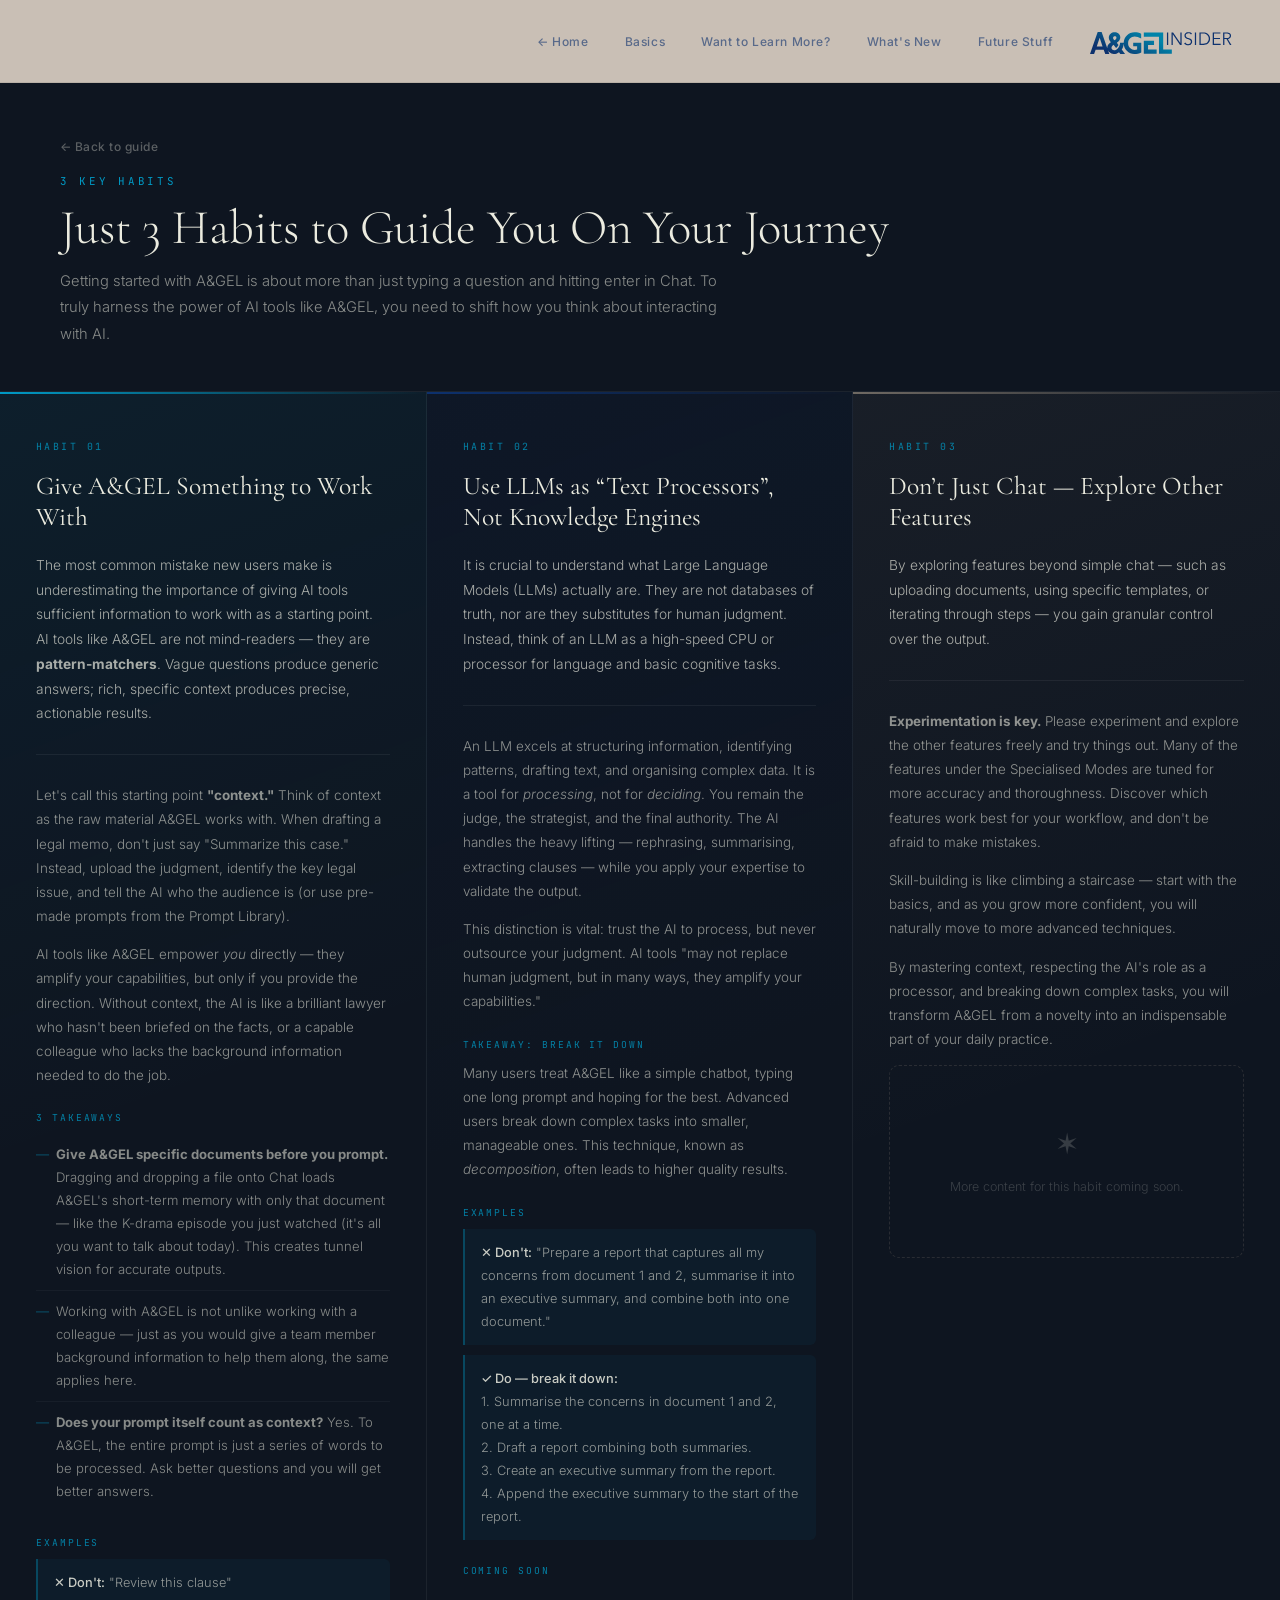
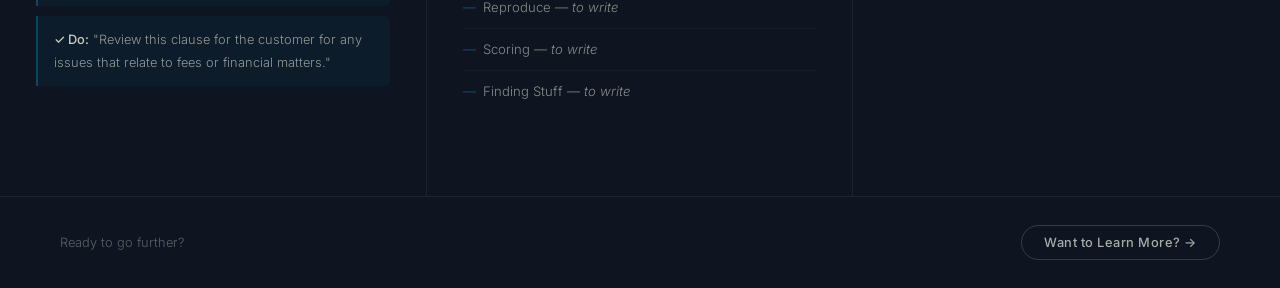
==== habits.html @ f39d8490 "update habits page with full content for all 3 habits" ====
<!DOCTYPE html>
<html lang="en">
<head>
<meta charset="UTF-8"/>
<meta name="viewport" content="width=device-width,initial-scale=1.0"/>
<title>Just 3 Habits to Guide You On Your Journey — A&GEL Insider</title>
<link href="https://fonts.googleapis.com/css2?family=Cormorant+Garamond:ital,wght@0,300;0,400;0,600;0,700;1,300;1,400;1,600&family=Inter:wght@300;400;500;600&family=JetBrains+Mono:wght@300;400;500&display=swap" rel="stylesheet"/>
<link rel="stylesheet" href="style.css"/>
<style>
html{scroll-snap-type:none}

.habits-page{
  min-height:100vh;
  background:var(--ink);
  padding-top:83px;
}

/* ── Page header ── */
.habits-header{
  padding:56px 60px 44px;
  border-bottom:1px solid rgba(255,255,255,.06);
  display:flex;flex-direction:column;gap:12px;
}
.habits-eyebrow{
  font-family:"JetBrains Mono",monospace;
  font-size:.68rem;letter-spacing:.25em;text-transform:uppercase;
  color:var(--teal);
}
.habits-page-title{
  font-family:"Cormorant Garamond",serif;
  font-size:clamp(2rem,3.8vw,3.2rem);font-weight:300;
  color:var(--light);line-height:1.15;
}
.habits-page-intro{
  max-width:680px;
  font-size:.92rem;font-weight:300;
  color:rgba(235,235,223,.55);line-height:1.8;
}
.habits-back{
  display:inline-flex;align-items:center;gap:6px;
  font-size:.75rem;font-weight:500;letter-spacing:.04em;
  color:rgba(235,235,223,.35);text-decoration:none;
  margin-bottom:8px;transition:color .2s;
}
.habits-back:hover{color:var(--teal)}

/* ── 3-tile grid ── */
.habits-grid{
  display:grid;
  grid-template-columns:repeat(3,1fr);
  min-height:calc(100vh - 83px - 210px);
}
.habit-tile{
  padding:48px 36px 64px;
  border-right:1px solid rgba(255,255,255,.06);
  position:relative;overflow:hidden;
}
.habit-tile:last-child{border-right:none}

/* Subtle colour accent top bar per tile */
.habit-tile-1::before{content:'';position:absolute;top:0;left:0;right:0;height:2px;
  background:linear-gradient(90deg,var(--teal),transparent)}
.habit-tile-2::before{content:'';position:absolute;top:0;left:0;right:0;height:2px;
  background:linear-gradient(90deg,var(--navy),transparent)}
.habit-tile-3::before{content:'';position:absolute;top:0;left:0;right:0;height:2px;
  background:linear-gradient(90deg,rgba(197,180,158,.5),transparent)}

/* Very subtle background tints (placeholder for photos) */
.habit-tile-1{background:linear-gradient(160deg,rgba(0,154,197,.07) 0%,transparent 50%)}
.habit-tile-2{background:linear-gradient(160deg,rgba(13,49,110,.09) 0%,transparent 50%)}
.habit-tile-3{background:linear-gradient(160deg,rgba(197,180,158,.06) 0%,transparent 50%)}

/* ── Tile typography ── */
.habit-num{
  font-family:"JetBrains Mono",monospace;
  font-size:.62rem;letter-spacing:.25em;text-transform:uppercase;
  color:var(--teal);margin-bottom:18px;opacity:.8;
}
.habit-title{
  font-family:"Cormorant Garamond",serif;
  font-size:clamp(1.5rem,2vw,2.2rem);font-weight:400;
  color:var(--light);line-height:1.2;margin-bottom:20px;
}
.habit-intro{
  font-size:.86rem;font-weight:300;
  color:rgba(235,235,223,.7);line-height:1.8;
  margin-bottom:28px;padding-bottom:28px;
  border-bottom:1px solid rgba(255,255,255,.06);
}
.habit-section-label{
  font-family:"JetBrains Mono",monospace;
  font-size:.6rem;letter-spacing:.2em;text-transform:uppercase;
  color:var(--teal);margin:24px 0 10px;opacity:.8;
}
.habit-body p{
  font-size:.84rem;font-weight:300;
  color:rgba(235,235,223,.58);line-height:1.8;margin-bottom:14px;
}
.habit-body ul{
  list-style:none;padding:0;margin:0 0 20px;
}
.habit-body li{
  font-size:.82rem;font-weight:300;
  color:rgba(235,235,223,.55);line-height:1.75;
  padding:9px 0 9px 20px;position:relative;
  border-bottom:1px solid rgba(255,255,255,.04);
}
.habit-body li:last-child{border-bottom:none}
.habit-body li::before{
  content:'—';position:absolute;left:0;
  color:var(--teal);opacity:.55;
}
.habit-example{
  background:rgba(0,154,197,.06);
  border-left:2px solid rgba(0,154,197,.35);
  border-radius:0 6px 6px 0;
  padding:12px 16px;margin:10px 0;
}
.habit-example p{
  margin:0;font-size:.8rem;
  color:rgba(235,235,223,.6);
}
.habit-example strong{color:rgba(235,235,223,.85);font-weight:500}

/* ── Placeholder tile ── */
.habit-placeholder{
  display:flex;flex-direction:column;align-items:center;justify-content:center;
  text-align:center;padding:60px 24px;
  border:1px dashed rgba(197,180,158,.15);border-radius:10px;
  margin-top:12px;
}
.habit-placeholder-glyph{
  font-size:1.8rem;opacity:.18;margin-bottom:16px;
}
.habit-placeholder p{
  font-size:.78rem;
  color:rgba(235,235,223,.2);
  line-height:1.6;margin:0;
}

/* ── Responsive ── */
.habits-continue{
  display:flex;align-items:center;justify-content:space-between;
  padding:28px 60px;
  border-top:1px solid rgba(255,255,255,.06);
}
.habits-continue-label{
  font-size:.8rem;font-weight:300;
  color:rgba(235,235,223,.35);
}
.habits-continue-btn{
  font-size:.8rem;font-weight:500;letter-spacing:.04em;
  color:rgba(235,235,223,.7);text-decoration:none;
  padding:9px 22px;border-radius:40px;
  border:1px solid rgba(235,235,223,.18);
  transition:background .2s,color .2s,border-color .2s;
}
.habits-continue-btn:hover{
  background:var(--teal);color:#fff;border-color:var(--teal);
}

@media(max-width:900px){
  .habits-grid{grid-template-columns:1fr}
  .habit-tile{border-right:none;border-bottom:1px solid rgba(255,255,255,.06)}
  .habit-tile:last-child{border-bottom:none}
  .habits-header{padding:36px 24px 32px}
  .habit-tile{padding:36px 24px 48px}
}
</style>
</head>
<body>

<nav id="nav">
  <div class="nav-right">
    <div class="nav-labels">
      <a href="index.html" class="nav-label">← Home</a>
      <a href="index.html#panel1" class="nav-label">Basics</a>
      <a href="index.html#panel2" class="nav-label">Want to Learn More?</a>
      <a href="index.html#panel3" class="nav-label">What's New</a>
      <a href="index.html#panel4" class="nav-label">Future Stuff</a>
    </div>
    <img src="assets/agel-insider-logo.svg" alt="A&GEL Insider" class="nav-insider-logo"/>
  </div>
</nav>

<div class="habits-page">

  <div class="habits-header">
    <a href="index.html" class="habits-back">← Back to guide</a>
    <div class="habits-eyebrow">3 Key Habits</div>
    <h1 class="habits-page-title">Just 3 Habits to Guide You On Your Journey</h1>
    <p class="habits-page-intro">Getting started with A&amp;GEL is about more than just typing a question and hitting enter in Chat. To truly harness the power of AI tools like A&amp;GEL, you need to shift how you think about interacting with AI.</p>
  </div>

  <div class="habits-grid">

    <!-- ── Tile 1 ── -->
    <div class="habit-tile habit-tile-1">
      <div class="habit-num">Habit 01</div>
      <h2 class="habit-title">Give A&amp;GEL Something to Work With</h2>
      <p class="habit-intro">The most common mistake new users make is underestimating the importance of giving AI tools sufficient information to work with as a starting point. AI tools like A&amp;GEL are not mind-readers — they are <strong>pattern-matchers</strong>. Vague questions produce generic answers; rich, specific context produces precise, actionable results.</p>
      <div class="habit-body">
        <p>Let's call this starting point <strong>"context."</strong> Think of context as the raw material A&amp;GEL works with. When drafting a legal memo, don't just say "Summarize this case." Instead, upload the judgment, identify the key legal issue, and tell the AI who the audience is (or use pre-made prompts from the Prompt Library).</p>
        <p>AI tools like A&amp;GEL empower <em>you</em> directly — they amplify your capabilities, but only if you provide the direction. Without context, the AI is like a brilliant lawyer who hasn't been briefed on the facts, or a capable colleague who lacks the background information needed to do the job.</p>
        <div class="habit-section-label">3 Takeaways</div>
        <ul>
          <li><strong>Give A&amp;GEL specific documents before you prompt.</strong> Dragging and dropping a file onto Chat loads A&amp;GEL's short-term memory with only that document — like the K-drama episode you just watched (it's all you want to talk about today). This creates tunnel vision for accurate outputs.</li>
          <li>Working with A&amp;GEL is not unlike working with a colleague — just as you would give a team member background information to help them along, the same applies here.</li>
          <li><strong>Does your prompt itself count as context?</strong> Yes. To A&amp;GEL, the entire prompt is just a series of words to be processed. Ask better questions and you will get better answers.</li>
        </ul>
        <div class="habit-section-label">Examples</div>
        <div class="habit-example">
          <p><strong>&#x2715; Don't:</strong> "Review this clause"</p>
        </div>
        <div class="habit-example">
          <p><strong>&#x2713; Do:</strong> "Review this clause for the customer for any issues that relate to fees or financial matters."</p>
        </div>
      </div>
    </div>

    <!-- ── Tile 2 ── -->
    <div class="habit-tile habit-tile-2">
      <div class="habit-num">Habit 02</div>
      <h2 class="habit-title">Use LLMs as &ldquo;Text Processors&rdquo;, Not Knowledge Engines</h2>
      <p class="habit-intro">It is crucial to understand what Large Language Models (LLMs) actually are. They are not databases of truth, nor are they substitutes for human judgment. Instead, think of an LLM as a high-speed CPU or processor for language and basic cognitive tasks.</p>
      <div class="habit-body">
        <p>An LLM excels at structuring information, identifying patterns, drafting text, and organising complex data. It is a tool for <em>processing</em>, not for <em>deciding</em>. You remain the judge, the strategist, and the final authority. The AI handles the heavy lifting — rephrasing, summarising, extracting clauses — while you apply your expertise to validate the output.</p>
        <p>This distinction is vital: trust the AI to process, but never outsource your judgment. AI tools "may not replace human judgment, but in many ways, they amplify your capabilities."</p>
        <div class="habit-section-label">Takeaway: Break It Down</div>
        <p>Many users treat A&amp;GEL like a simple chatbot, typing one long prompt and hoping for the best. Advanced users break down complex tasks into smaller, manageable ones. This technique, known as <em>decomposition</em>, often leads to higher quality results.</p>
        <div class="habit-section-label">Examples</div>
        <div class="habit-example">
          <p><strong>&#x2715; Don't:</strong> "Prepare a report that captures all my concerns from document 1 and 2, summarise it into an executive summary, and combine both into one document."</p>
        </div>
        <div class="habit-example">
          <p><strong>&#x2713; Do — break it down:</strong></p>
          <p>1. Summarise the concerns in document 1 and 2, one at a time.</p>
          <p>2. Draft a report combining both summaries.</p>
          <p>3. Create an executive summary from the report.</p>
          <p>4. Append the executive summary to the start of the report.</p>
        </div>
        <div class="habit-section-label">Coming Soon</div>
        <ul>
          <li>Reproduce — <em>to write</em></li>
          <li>Scoring — <em>to write</em></li>
          <li>Finding Stuff — <em>to write</em></li>
        </ul>
      </div>
    </div>

    <!-- ── Tile 3 ── -->
    <div class="habit-tile habit-tile-3">
      <div class="habit-num">Habit 03</div>
      <h2 class="habit-title">Don&rsquo;t Just Chat &mdash; Explore Other Features</h2>
      <p class="habit-intro">By exploring features beyond simple chat — such as uploading documents, using specific templates, or iterating through steps — you gain granular control over the output.</p>
      <div class="habit-body">
        <p><strong>Experimentation is key.</strong> Please experiment and explore the other features freely and try things out. Many of the features under the Specialised Modes are tuned for more accuracy and thoroughness. Discover which features work best for your workflow, and don't be afraid to make mistakes.</p>
        <p>Skill-building is like climbing a staircase — start with the basics, and as you grow more confident, you will naturally move to more advanced techniques.</p>
        <p>By mastering context, respecting the AI's role as a processor, and breaking down complex tasks, you will transform A&amp;GEL from a novelty into an indispensable part of your daily practice.</p>
        <div class="habit-placeholder">
          <div class="habit-placeholder-glyph">&#x2736;</div>
          <p>More content for this habit coming soon.</p>
        </div>
      </div>
    </div>

  </div><!-- /.habits-grid -->

  <div class="habits-continue">
    <span class="habits-continue-label">Ready to go further?</span>
    <a href="index.html#panel2" class="habits-continue-btn">Want to Learn More? &rarr;</a>
  </div>

</div><!-- /.habits-page -->

</body>
</html>
---- style.css ----
*,*::before,*::after{box-sizing:border-box;margin:0;padding:0}
:root{
  --ink:#0e1520;
  --deep:#2C576E;
  --navy:#0D316E;
  --teal:#009AC5;
  --sand:#F7F0E2;
  --sand2:#F2EBD8;
  --sand3:#E8DDD0;
  --sandark:#A89F95;
  --light:#EBEBDF;
  --muted:rgba(235,235,223,0.45);
  --bodymid:#5a5a6a;
  --butter:#F2E6B1;
  --butter-dim:rgba(242,230,177,0.12);
}
html{scroll-behavior:smooth;scroll-snap-type:y proximity;scrollbar-width:none;scroll-padding-top:83px}
html::-webkit-scrollbar{display:none;width:0;height:0}
body::-webkit-scrollbar{display:none;width:0;height:0}
*::-webkit-scrollbar{width:0;height:0}
body{font-family:"Inter",sans-serif;background:var(--ink);color:var(--light);overflow-x:hidden}

/* NAV */
nav{
  position:fixed;top:0;left:0;right:0;z-index:500;
  height:83px;display:flex;align-items:center;justify-content:flex-end;
  padding:0 48px;
  background:rgba(208,198,186,0.97);
  backdrop-filter:blur(20px);
  border-bottom:1px solid rgba(0,0,0,0.08);
  transition:border-color .4s,opacity .4s;
}
.nav-insider-logo{height:26px;display:block;flex-shrink:0;}
.nav-labels{display:flex;gap:4px}
.nav-label{
  color:rgba(13,49,110,.6);text-decoration:none;
  font-size:.75rem;font-weight:500;letter-spacing:.05em;
  padding:6px 16px;border-radius:40px;white-space:nowrap;
  transition:background .2s,color .2s;
}
.nav-label:hover,.nav-label.on{background:var(--teal);color:#fff}
.nav-dots{display:flex;align-items:center;gap:6px}
.nav-dot{
  width:8px;height:8px;border-radius:50%;
  background:rgba(13,49,110,.2);border:none;cursor:pointer;
  transition:background .25s,transform .25s;padding:0;
}
.nav-dot.on{background:var(--teal);transform:scale(1.3)}
.nav-right{display:flex;align-items:center;gap:20px}

/* PANELS */
.panel{
  min-height:100vh;
  scroll-snap-align:start;
  position:relative;display:flex;
  flex-direction:column;justify-content:center;
  overflow:hidden;
}
.panel-1{overflow:visible;padding-bottom:80px;}
.panel-1{background:var(--sand)}
.panel-2{background:linear-gradient(135deg,var(--ink) 0%,#1a2f42 100%);padding-top:56px;padding-bottom:80px}
.panel-3{background:var(--sand);padding-top:56px;padding-bottom:80px}
.panel-4{background:var(--ink);min-height:90vh;border-top:1px solid rgba(255,255,255,.06);padding-top:56px}

.panel-bg-word{
  position:absolute;
  font-family:"Cormorant Garamond",serif;
  font-size:clamp(14rem,22vw,26rem);
  font-weight:700;line-height:1;
  letter-spacing:-.02em;
  pointer-events:none;user-select:none;
  white-space:nowrap;
  bottom:-0.15em;right:-0.05em;
  z-index:1;
}
.panel-1 .panel-bg-word{color:rgba(13,49,110,.04)}
.panel-2 .panel-bg-word{color:rgba(0,154,197,.04)}
.panel-3 .panel-bg-word{color:rgba(13,49,110,.04)}
.panel-4 .panel-bg-word{color:rgba(235,235,223,.025);right:-2%}

.panel-inner{
  position:relative;z-index:10;
  padding:0 10vw;
  max-width:1200px;
}
.panel-1 .panel-inner{
  padding-top:72px;
}
.panel-num{
  font-family:"JetBrains Mono",monospace;
  font-size:.68rem;font-weight:400;
  letter-spacing:.25em;text-transform:uppercase;
  color:var(--teal);margin-bottom:20px;
  display:flex;align-items:center;gap:12px;
}
.panel-num::after{content:"";display:block;width:32px;height:1px;background:var(--teal)}
.panel-1 .panel-num{color:var(--deep)}
.panel-1 .panel-num::after{background:var(--deep)}
.panel-2 .panel-num{color:var(--butter)}
.panel-2 .panel-num::after{background:var(--butter)}
.panel-3 .panel-num{color:var(--deep)}
.panel-3 .panel-num::after{background:var(--deep)}
.panel-h{
  font-family:"Cormorant Garamond",serif;
  font-size:clamp(3.5rem,7vw,7rem);
  font-weight:300;line-height:0.88;
  margin-bottom:28px;letter-spacing:-.02em;
}
.panel-1 .panel-h{color:var(--navy)}
.panel-2 .panel-h{color:var(--light)}
.panel-3 .panel-h{color:var(--navy)}
.panel-h em{font-style:italic;font-weight:600}
.panel-h-nowrap{white-space:nowrap}
.panel-1 .panel-h em{color:var(--deep)}
.panel-2 .panel-h em{color:var(--teal)}
.panel-3 .panel-h em{color:var(--deep)}
.panel-sub{
  font-size:1.05rem;font-weight:300;line-height:1.75;
  max-width:560px;margin-bottom:48px;
}
.panel-1 .panel-sub{color:var(--bodymid)}
.panel-2 .panel-sub{color:var(--muted)}
.panel-3 .panel-sub{color:var(--bodymid)}
.panel-welcome{max-width:640px;margin-bottom:48px}
.panel-welcome-intro{font-size:1.05rem;font-weight:300;color:var(--bodymid);line-height:1.75;margin-bottom:28px}
.panel-welcome-h{font-family:"Cormorant Garamond",serif;font-size:1.35rem;font-weight:600;color:var(--navy);margin:28px 0 10px;letter-spacing:-.01em}
.panel-welcome-p{font-size:.95rem;font-weight:300;color:var(--bodymid);line-height:1.8;margin-bottom:12px}
.panel-welcome-img{max-width:286px;height:auto;display:block;margin:18px auto}
.panel-welcome-sig{font-size:.9rem;color:var(--bodymid);margin-top:24px;line-height:2}
.panel-cta{display:flex;gap:14px;flex-wrap:wrap;margin-bottom:56px}

/* CARDS */
.panel-cards{display:flex;gap:14px;flex-wrap:wrap}
.panel-1 .panel-cards{display:grid;grid-template-columns:repeat(3,1fr);gap:24px}
.panel-1 .card-dark,.panel-1 .card-light{min-width:0;max-width:none}
.panel-1 .card-featured{grid-column:1/-1;display:flex;flex-direction:row;align-items:center;gap:24px;justify-content:space-between}
.card-thumb{
  display:block;width:calc(100% + 48px);
  margin:-22px -24px 16px;height:186px;
  border-radius:10px 10px 0 0;
  background-size:cover;background-position:center;
  object-fit:cover;object-position:center;
}
.card-screenshot{
  display:block;
  width:calc(100% + 48px);
  margin:-22px -24px 16px;
  height:186px;
  object-fit:cover;object-position:center;
  border-radius:10px 10px 0 0;
  opacity:.9;
}
.wip-screenshot{
  display:block;
  width:calc(100% + 60px);
  margin:-32px -30px 20px;
  height:186px;
  object-fit:cover;object-position:center;
  border-radius:14px 14px 0 0;
  opacity:.9;
}
.card-dark{
  flex:1;min-width:180px;max-width:240px;
  background:rgba(255,255,255,.04);
  border:1px solid rgba(255,255,255,.08);
  border-radius:10px;padding:22px 24px;
  transition:background .25s,border-color .25s,transform .25s;
  cursor:pointer;text-decoration:none;display:block;
}
.card-dark:hover{
  background:rgba(0,154,197,.08);
  border-color:rgba(0,154,197,.3);
  transform:translateY(-4px);
}
.card-dark-icon{display:none}
.card-light-icon{display:none}
.award-trophy{display:none}
.card-dark-title{
  font-family:"Cormorant Garamond",serif;
  font-size:1rem;font-weight:600;color:var(--light);margin-bottom:5px;
}
.card-dark-body{font-size:.78rem;color:rgba(235,235,223,.55);line-height:1.6}
.card-dark-rule{border:none;border-top:1px solid rgba(255,255,255,.08);margin:12px 0}
.card-dark-eg{font-size:.75rem;color:rgba(235,235,223,.4);line-height:1.55}
.card-eg-label{
  font-family:"JetBrains Mono",monospace;font-size:.62rem;
  letter-spacing:.12em;color:var(--teal);margin-right:4px;
}
.card-dark-soon{
  display:inline-block;margin-top:12px;
  font-family:"JetBrains Mono",monospace;font-size:.62rem;
  letter-spacing:.1em;text-transform:uppercase;
  color:rgba(235,235,223,.25);
}
.card-dark-link{
  display:inline-block;margin-top:12px;
  font-size:.7rem;font-weight:600;letter-spacing:.06em;
  color:var(--teal);text-decoration:none;
  transition:letter-spacing .2s;
}
.card-dark:hover .card-dark-link{letter-spacing:.12em}

.panel-2 .panel-cards{display:grid;grid-template-columns:repeat(4,1fr);gap:24px}
.panel-2 .card-dark{min-width:0;max-width:none;min-height:380px}
.panel-2 .card-light{min-width:0;max-width:none}

.card-light{
  flex:1;min-width:180px;max-width:240px;
  background:white;
  border:1px solid rgba(168,159,149,.2);
  border-radius:10px;padding:22px 24px;
  transition:box-shadow .25s,transform .25s,border-color .25s;
  position:relative;overflow:hidden;cursor:pointer;
  text-decoration:none;color:inherit;
}
.card-light::before{
  content:"";position:absolute;top:0;left:0;right:0;height:2px;
  background:linear-gradient(90deg,var(--teal),var(--navy));
  transform:scaleX(0);transform-origin:left;transition:transform .3s;
}
.card-light:hover{transform:translateY(-4px);box-shadow:0 12px 36px rgba(13,49,110,.1);border-color:rgba(0,154,197,.2)}
.card-light:hover::before{transform:scaleX(1)}

.card-light-title{
  font-family:"Cormorant Garamond",serif;
  font-size:1rem;font-weight:600;color:var(--navy);margin-bottom:5px;
}
.card-light-body{font-size:.78rem;color:var(--bodymid);line-height:1.6}
.card-light-rule{border:none;border-top:1px solid rgba(13,49,110,.1);margin:12px 0}
.card-light-eg{font-size:.75rem;color:var(--bodymid);line-height:1.55}
.card-light-link{
  display:inline-block;margin-top:12px;
  font-size:.7rem;font-weight:600;letter-spacing:.06em;
  color:var(--teal);text-decoration:none;transition:letter-spacing .2s;
}
.card-light:hover .card-light-link,.wip-card:hover .card-light-link{letter-spacing:.12em}

/* WIP CARDS */
.wip-cards{display:flex;gap:18px;flex-wrap:wrap}
.panel-3 .wip-cards{display:grid;grid-template-columns:repeat(3,1fr);gap:18px}
.wip-card{
  flex:1;min-width:220px;max-width:300px;min-height:240px;
  border:1px dashed rgba(0,154,197,.28);
  border-radius:14px;padding:32px 30px;
  display:flex;flex-direction:column;gap:14px;
  background:rgba(14,21,32,0.52);
  backdrop-filter:blur(10px);-webkit-backdrop-filter:blur(10px);
  cursor:pointer;
  transition:border-color .3s,background .3s,transform .25s,box-shadow .3s;
}
.panel-3 .wip-card{
  background:rgba(255,255,255,0.55);
  border:1px solid rgba(13,49,110,.15);
  backdrop-filter:blur(10px);-webkit-backdrop-filter:blur(10px);
}
a.wip-card{text-decoration:none;color:inherit}
.wip-card:hover{
  border-color:rgba(0,154,197,.65);
  background:rgba(0,154,197,.1);
  transform:translateY(-6px);
  box-shadow:0 0 28px rgba(0,154,197,.18);
}
.wip-anim{height:55px;display:flex;align-items:center}
.orbit{width:46px;height:46px;position:relative;display:flex;align-items:center;justify-content:center}
.orbit-c{width:11.5px;height:11.5px;background:var(--teal);border-radius:50%;opacity:.8}
.orbit-r{position:absolute;inset:0;border-radius:50%;border:1px dashed rgba(0,154,197,.35);animation:orb 4s linear infinite}
.orbit-r::after{content:"";position:absolute;width:7px;height:7px;background:var(--teal);border-radius:50%;top:-3.5px;left:50%;transform:translateX(-50%)}
@keyframes orb{to{transform:rotate(360deg)}}
.sonar{width:46px;height:46px;position:relative;display:flex;align-items:center;justify-content:center}
.sonar-c{width:11.5px;height:11.5px;background:var(--teal);border-radius:50%;z-index:1}
.sonar-r{position:absolute;width:11.5px;height:11.5px;border:1.5px solid var(--teal);border-radius:50%;animation:son 2.4s ease-out infinite}
.sonar-r:nth-child(2){animation-delay:.8s}
.sonar-r:nth-child(3){animation-delay:1.6s}
@keyframes son{0%{transform:scale(1);opacity:.8}100%{transform:scale(4.5);opacity:0}}
.bars{display:flex;align-items:flex-end;gap:5px;height:46px}
.bar{width:8px;background:var(--teal);border-radius:2px 2px 0 0;opacity:.7}
.bar:nth-child(1){animation:ba 1.8s ease-in-out infinite 0s}
.bar:nth-child(2){animation:ba 1.8s ease-in-out infinite .3s}
.bar:nth-child(3){animation:ba 1.8s ease-in-out infinite .6s}
.bar:nth-child(4){animation:ba 1.8s ease-in-out infinite .9s}
@keyframes ba{0%,100%{height:20%;opacity:.35}50%{height:90%;opacity:.9}}
.wip-title{font-family:"Cormorant Garamond",serif;font-size:1.25rem;font-weight:600;color:var(--light)}
.panel-3 .wip-title{color:var(--navy)}
.wip-sub{font-size:.8rem;color:rgba(235,235,223,.38);letter-spacing:.04em;line-height:1.6}
.panel-3 .wip-sub{color:var(--bodymid)}
.wip-badge{
  display:inline-flex;align-items:center;gap:6px;
  background:rgba(0,154,197,.1);border:1px solid rgba(0,154,197,.22);
  color:var(--teal);font-family:"JetBrains Mono",monospace;
  font-size:.58rem;font-weight:500;letter-spacing:.14em;text-transform:uppercase;
  padding:4px 12px;border-radius:40px;align-self:flex-start;
}
.wip-dot{width:6px;height:6px;background:var(--teal);border-radius:50%;animation:ld 1.8s ease-in-out infinite}
@keyframes ld{0%,100%{opacity:1;transform:scale(1)}50%{opacity:.3;transform:scale(.6)}}

/* NEW CARD ANIMATIONS */
.anim-prompt{background:linear-gradient(135deg,#1e3a4f 0%,#2C576E 100%);display:flex;flex-direction:column;justify-content:center;padding:0 20px;gap:11px}
.prompt-line{height:3px;background:rgba(0,154,197,.5);border-radius:2px;transform-origin:left;transform:scaleX(0)}
.pl-a{width:75%;animation:pl-in 2.8s ease-in-out infinite}
.pl-b{width:52%;animation:pl-in 2.8s ease-in-out infinite .5s}
.pl-c{width:65%;animation:pl-in 2.8s ease-in-out infinite 1s}
.prompt-cursor{width:2px;height:14px;background:var(--teal);border-radius:1px;animation:blink 1s step-end infinite}
@keyframes pl-in{0%,100%{transform:scaleX(0);opacity:0}25%,75%{transform:scaleX(1);opacity:1}}
@keyframes blink{0%,100%{opacity:1}50%{opacity:0}}

.anim-library{background:linear-gradient(135deg,#1a4060 0%,#2C576E 100%);display:flex;flex-direction:column;justify-content:center;padding:0 20px;gap:9px}
.lib-row{height:3px;background:rgba(235,235,223,.15);border-radius:2px;position:relative;overflow:hidden}
.lib-row:nth-child(1){width:88%}
.lib-row:nth-child(2){width:68%}
.lib-row:nth-child(3){width:82%}
.lib-row:nth-child(4){width:50%}
.lib-row::after{content:"";position:absolute;inset:0;background:rgba(0,154,197,.65);transform:translateX(-100%);animation:lib-slide 2.6s ease-in-out infinite}
.lib-row:nth-child(1)::after{animation-delay:0s}
.lib-row:nth-child(2)::after{animation-delay:.3s}
.lib-row:nth-child(3)::after{animation-delay:.6s}
.lib-row:nth-child(4)::after{animation-delay:.9s}
@keyframes lib-slide{0%,100%{transform:translateX(-100%);opacity:0}30%,70%{transform:translateX(0);opacity:1}}

.anim-sonar-wrap{background:linear-gradient(135deg,#0D316E 0%,#2C576E 100%);display:flex;align-items:center;justify-content:center}

.anim-scan{background:linear-gradient(135deg,#1a4060 0%,#009AC5 100%);display:flex;flex-direction:column;justify-content:center;padding:0 20px;gap:8px;position:relative;overflow:hidden}
.scan-line{height:3px;background:rgba(235,235,223,.2);border-radius:2px}
.scan-line:nth-child(1){width:85%}
.scan-line:nth-child(2){width:65%}
.scan-line:nth-child(3){width:75%}
.scan-bar{position:absolute;left:0;right:0;height:12px;background:rgba(0,154,197,.18);border-top:1px solid rgba(0,154,197,.5);border-bottom:1px solid rgba(0,154,197,.5);animation:scan-move 2s ease-in-out infinite alternate}
@keyframes scan-move{0%{top:15%}100%{top:72%}}

.cite-anim{display:flex;flex-direction:column;justify-content:center;gap:8px}
.cite-line{height:3px;background:rgba(235,235,223,.25);border-radius:2px}
.cl-long{width:80%}
.cl-med{width:55%}
.cite-pin{position:relative;width:46px;height:46px;display:flex;align-items:center;justify-content:center}
.cite-dot{width:11.5px;height:11.5px;background:var(--teal);border-radius:50%;z-index:1}
.cite-ring{position:absolute;width:11.5px;height:11.5px;border:1.5px solid var(--teal);border-radius:50%;animation:son 2.4s ease-out infinite}
.cite-ring:nth-child(3){animation-delay:.8s}

/* WELCOME TALLY */
.welcome-tally{display:flex;align-items:center;gap:8px;margin-bottom:16px}
.wt-bar{display:inline-block;height:3px;background:var(--teal);border-radius:2px}
.wt-bar:nth-child(1){width:28px;opacity:.9}
.wt-bar:nth-child(2){width:20px;opacity:.55}
.wt-bar:nth-child(3){width:14px;opacity:.3}
.wt-text{font-family:"JetBrains Mono",monospace;font-size:.775rem;letter-spacing:.16em;text-transform:uppercase;color:var(--teal)}

/* SCROLL ARROW */
.panel-scroll{
  position:absolute;bottom:32px;left:50%;transform:translateX(-50%);
  z-index:20;display:flex;flex-direction:column;align-items:center;gap:8px;
  cursor:pointer;opacity:.4;transition:opacity .2s;
}
.panel-scroll:hover{opacity:.9}
.scroll-mouse{
  width:20px;height:32px;
  border-radius:10px;display:flex;justify-content:center;padding-top:6px;
}
.panel-1 .scroll-mouse{border:1.5px solid rgba(13,49,110,.25)}
.panel-2 .scroll-mouse{border:1.5px solid rgba(235,235,223,.3)}
.panel-3 .scroll-mouse{border:1.5px solid rgba(13,49,110,.25)}
.scroll-wheel{width:2px;height:6px;border-radius:2px;animation:sw 2s ease-in-out infinite}
.panel-1 .scroll-wheel{background:var(--navy)}
.panel-2 .scroll-wheel,.panel-3 .scroll-wheel{background:var(--teal)}
@keyframes sw{0%{transform:translateY(0);opacity:1}100%{transform:translateY(8px);opacity:0}}
.scroll-hint{font-size:.6rem;letter-spacing:.18em;text-transform:uppercase}
.panel-1 .scroll-hint{color:rgba(13,49,110,.3)}
.panel-2 .scroll-hint{color:rgba(235,235,223,.3)}
.panel-3 .scroll-hint{color:rgba(13,49,110,.3)}

/* MISC SECTION */
#misc{
  background:var(--ink);
  padding:80px 10vw;
  border-top:1px solid rgba(255,255,255,.06);
  scroll-snap-align:start;
}
.misc-inner{max-width:1200px;margin:0 auto;display:grid;grid-template-columns:1fr 1fr;gap:80px;align-items:center}
.misc-left{position:relative}
.misc-right{display:flex;flex-direction:column;gap:0}
.misc-kicker{
  font-family:"JetBrains Mono",monospace;font-size:.9rem;
  letter-spacing:.2em;text-transform:uppercase;color:var(--teal);
  margin-bottom:18px;display:block;
}
.misc-h{
  font-family:"Cormorant Garamond",serif;font-size:clamp(2.8rem,4.5vw,4.5rem);font-weight:300;
  color:var(--light);line-height:0.92;margin-bottom:20px;letter-spacing:-.02em;
}
.misc-h em{font-style:italic;color:var(--teal)}
.misc-sub{font-size:.9rem;color:var(--muted);line-height:1.75;margin-bottom:0}
.nl-list{display:flex;flex-direction:column;gap:10px}
.nl-row{text-decoration:none;
  display:flex;align-items:center;gap:16px;
  padding:16px 20px;border-radius:8px;
  border:1px solid rgba(255,255,255,.06);
  cursor:pointer;transition:background .2s,border-color .2s,transform .2s;
}
.nl-row:hover{background:rgba(0,154,197,.07);border-color:rgba(0,154,197,.2);transform:translateX(4px)}
.nl-pill{
  background:linear-gradient(135deg,var(--navy),var(--deep));
  color:white;font-family:"JetBrains Mono",monospace;
  font-size:.58rem;letter-spacing:.12em;text-transform:uppercase;
  padding:5px 11px;border-radius:5px;white-space:nowrap;flex-shrink:0;
}
.nl-pill-faq{background:rgba(0,154,197,.15);color:var(--teal)}
.nl-title{font-family:"Cormorant Garamond",serif;font-size:1rem;font-weight:600;color:var(--light)}
.nl-desc{font-size:.78rem;color:var(--muted);margin-top:2px}
.nl-chev{margin-left:auto;color:rgba(235,235,223,.2);transition:color .2s,transform .2s;flex-shrink:0;font-size:1.1rem}
.nl-row:hover .nl-chev{color:var(--teal);transform:translateX(4px)}
.award-block{
  background:rgba(255,255,255,.03);border:1px solid rgba(255,255,255,.07);
  border-radius:14px;padding:36px;position:relative;overflow:hidden;
}
.award-block::before{
  content:"";position:absolute;bottom:-60px;right:-60px;
  width:260px;height:260px;
  background:radial-gradient(circle,rgba(0,154,197,.1) 0%,transparent 70%);
  pointer-events:none;
}
.award-tag{
  display:inline-flex;align-items:center;gap:8px;
  background:rgba(0,154,197,.12);border:1px solid rgba(0,154,197,.25);
  border-radius:40px;padding:4px 13px;
  font-family:"JetBrains Mono",monospace;font-size:.6rem;
  letter-spacing:.15em;text-transform:uppercase;color:var(--teal);margin-bottom:20px;
}

.award-block h3{
  font-family:"Cormorant Garamond",serif;font-size:1.4rem;font-weight:400;
  color:var(--light);line-height:1.3;margin-bottom:10px;
}
.award-block p{font-size:.82rem;color:var(--muted);line-height:1.7;margin-bottom:20px}
.award-divider{height:1px;background:rgba(255,255,255,.07);margin-bottom:16px}
.award-meta{font-family:"JetBrains Mono",monospace;font-size:.6rem;color:rgba(235,235,223,.25);letter-spacing:.1em;line-height:2}

/* BUTTONS */
.btn-fill{
  background:var(--teal);color:#fff;border:none;padding:13px 30px;
  border-radius:6px;font-size:.82rem;font-weight:600;letter-spacing:.04em;
  cursor:pointer;text-decoration:none;display:inline-block;
  transition:background .2s,transform .15s,box-shadow .2s;
}
.btn-fill:hover{background:#0082a8;transform:translateY(-2px);box-shadow:0 10px 28px rgba(0,154,197,.35)}
.btn-ghost-dark{
  background:transparent;color:var(--light);
  border:1px solid rgba(235,235,223,.2);
  padding:13px 30px;border-radius:6px;font-size:.82rem;font-weight:500;
  cursor:pointer;text-decoration:none;display:inline-block;
  transition:border-color .2s,color .2s,transform .15s;
}
.btn-ghost-dark:hover{border-color:var(--teal);color:var(--teal);transform:translateY(-2px)}
.btn-ghost-light{
  background:transparent;color:var(--navy);
  border:1px solid rgba(13,49,110,.25);
  padding:13px 30px;border-radius:6px;font-size:.82rem;font-weight:500;
  cursor:pointer;text-decoration:none;display:inline-block;
  transition:border-color .2s,color .2s,transform .15s;
}
.btn-ghost-light:hover{border-color:var(--teal);color:var(--teal);transform:translateY(-2px)}

/* READER */
#reader{
  position:fixed;inset:0;z-index:2000;
  background:var(--ink);
  overflow-y:auto;
  transition:opacity .35s,transform .35s;
}
.reader-hidden{opacity:0;pointer-events:none;transform:translateY(24px)}
.reader-visible{opacity:1;pointer-events:all;transform:translateY(0)}
.reader-header{
  position:sticky;top:0;z-index:10;
  display:flex;align-items:center;gap:24px;
  padding:0 56px;height:72px;
  background:rgba(14,21,32,0.95);
  backdrop-filter:blur(20px);
  border-bottom:1px solid rgba(255,255,255,.06);
}
.reader-back{
  display:flex;align-items:center;gap:10px;
  background:none;border:none;cursor:pointer;
  color:rgba(235,235,223,.6);font-size:.95rem;font-weight:500;
  letter-spacing:.04em;padding:8px 0;
  transition:color .2s;
}
.reader-back:hover{color:var(--teal)}
.reader-label{
  font-family:"JetBrains Mono",monospace;font-size:.72rem;
  letter-spacing:.2em;text-transform:uppercase;color:rgba(235,235,223,.25);
}
.reader-layout{display:flex;align-items:flex-start;justify-content:center;max-width:1380px;margin:0 auto;position:relative;}
.reader-toc{
  position:sticky;top:72px;align-self:flex-start;
  width:240px;min-width:240px;max-height:calc(100vh - 72px);
  overflow-y:auto;
  padding:36px 12px 40px 20px;
  flex-shrink:0;
  display:flex;flex-direction:column;
}
.reader-toc-hidden{display:none}
.reader-toc-title{
  font-family:"JetBrains Mono",monospace;font-size:.62rem;
  letter-spacing:.16em;text-transform:uppercase;
  color:rgba(235,235,223,.25);margin-bottom:14px;padding-left:8px;
}
.reader-toc-section{display:flex;flex-direction:column;margin-bottom:2px;}
.reader-toc-section-link{
  display:block;width:100%;font-size:.8rem;font-weight:500;
  color:rgba(235,235,223,.6);line-height:1.45;
  cursor:pointer;background:none;border:none;
  padding:5px 8px;border-radius:6px;text-align:left;
  transition:background .15s,color .15s;
  white-space:nowrap;overflow:hidden;text-overflow:ellipsis;
}
.reader-toc-section-link:hover{background:rgba(255,255,255,.06);color:var(--light);}
.reader-toc-section-link.toc-active{background:rgba(0,154,197,.18);color:var(--teal);}
.reader-toc-items{
  display:flex;flex-direction:column;
  margin:2px 0 6px 16px;
  border-left:1px solid rgba(255,255,255,.08);
}
.reader-toc-item{
  display:block;width:100%;font-size:.76rem;
  color:rgba(235,235,223,.38);line-height:1.5;
  cursor:pointer;background:none;border:none;
  padding:4px 8px;border-radius:5px;text-align:left;
  transition:background .15s,color .15s;
  white-space:nowrap;overflow:hidden;text-overflow:ellipsis;
}
.reader-toc-item:hover{background:rgba(255,255,255,.05);color:rgba(235,235,223,.7);}
.reader-toc-item.toc-active{background:rgba(0,154,197,.12);color:var(--teal);}
.reader-body{max-width:860px;width:100%;padding:60px 60px 100px;}
.reader-cover-wrap{margin-bottom:48px;border-radius:10px;overflow:hidden;}
.reader-cover{width:100%;display:block;max-height:420px;object-fit:cover;}
.reader-issue-tag{display:none}
.reader-title{
  font-family:"Cormorant Garamond",serif;font-size:clamp(2rem,5vw,3.2rem);
  font-weight:300;color:var(--light);line-height:1.15;margin-bottom:14px;
}
.reader-subtitle{font-size:.95rem;color:rgba(235,235,223,.55);line-height:1.7;margin-bottom:20px;}
.reader-byline{
  font-family:"JetBrains Mono",monospace;font-size:.68rem;
  color:rgba(235,235,223,.3);letter-spacing:.06em;
  display:flex;align-items:center;gap:8px;
  padding-bottom:40px;border-bottom:1px solid rgba(255,255,255,.06);margin-bottom:40px;
}
.reader-dot{color:rgba(235,235,223,.15)}
.reader-glance{
  background:rgba(0,154,197,.05);border:1px solid rgba(0,154,197,.15);
  border-radius:10px;padding:24px 28px;margin-bottom:48px;
}
.reader-glance-title{
  font-family:"JetBrains Mono",monospace;font-size:.62rem;
  letter-spacing:.2em;text-transform:uppercase;color:var(--teal);margin-bottom:14px;
}
.reader-glance ul{list-style:none;display:flex;flex-direction:column;gap:10px;}
.reader-glance li{font-size:.85rem;color:rgba(235,235,223,.7);line-height:1.6;padding-left:16px;position:relative;}
.reader-glance li::before{content:"—";position:absolute;left:0;color:var(--teal);}
.reader-content{display:flex;flex-direction:column;gap:0;}
.reader-section{margin-bottom:52px;}
.reader-section-kicker{
  font-family:"JetBrains Mono",monospace;font-size:.62rem;
  letter-spacing:.2em;text-transform:uppercase;color:var(--teal);
  margin-bottom:10px;display:flex;align-items:center;gap:10px;
}
.reader-section-kicker::after{content:"";display:block;width:24px;height:1px;background:var(--teal)}
.reader-section-heading{
  font-family:"Cormorant Garamond",serif;font-size:1.65rem;font-weight:400;
  color:var(--light);line-height:1.3;margin-bottom:24px;
}
.reader-p{font-size:.9rem;color:rgba(235,235,223,.7);line-height:1.8;margin-bottom:16px;}
.reader-h{font-family:"Cormorant Garamond",serif;font-size:1.15rem;font-weight:600;color:var(--light);margin:24px 0 10px;}
.reader-list{padding-left:0;list-style:none;margin-bottom:16px;display:flex;flex-direction:column;gap:8px;}
.reader-list li{font-size:.88rem;color:rgba(235,235,223,.65);line-height:1.7;padding-left:18px;position:relative;}
.reader-list li::before{content:"·";position:absolute;left:0;color:var(--teal);font-size:1.2rem;line-height:1.4;}
.reader-quote{
  border-left:2px solid var(--teal);padding:4px 0 4px 20px;margin:20px 0;
  font-family:"Cormorant Garamond",serif;font-size:1.25rem;font-style:italic;
  color:rgba(235,235,223,.8);line-height:1.5;
}
.reader-callout{
  border-radius:8px;padding:20px 22px;margin:20px 0;
}
.reader-callout.tip{background:rgba(0,154,197,.07);border:1px solid rgba(0,154,197,.2);}
.reader-callout.note{background:rgba(242,230,177,.05);border:1px solid rgba(242,230,177,.15);}
.reader-callout.report{background:rgba(255,255,255,.04);border:1px solid rgba(255,255,255,.1);}
.reader-callout-title{font-size:.78rem;font-weight:600;letter-spacing:.04em;margin-bottom:8px;}
.reader-callout.tip .reader-callout-title{color:var(--teal)}
.reader-callout.note .reader-callout-title{color:var(--butter)}
.reader-callout.report .reader-callout-title{color:rgba(235,235,223,.6)}
.reader-callout-body{font-size:.84rem;color:rgba(235,235,223,.6);line-height:1.7;}
.reader-callout-list{list-style:none;padding:0;margin-top:10px;display:flex;flex-direction:column;gap:6px;}
.reader-callout-list li{font-size:.84rem;color:rgba(235,235,223,.6);line-height:1.6;padding-left:14px;position:relative;}
.reader-callout-list li::before{content:"—";position:absolute;left:0;color:rgba(235,235,223,.3);}
.reader-prompt{
  background:#0a1018;border:1px solid rgba(0,154,197,.2);border-radius:8px;
  padding:20px 22px;margin:20px 0;
}
.reader-prompt-label{
  font-family:"JetBrains Mono",monospace;font-size:.6rem;
  letter-spacing:.15em;text-transform:uppercase;color:var(--teal);margin-bottom:12px;
}
.reader-prompt-text{
  font-family:"JetBrains Mono",monospace;font-size:.76rem;
  color:rgba(235,235,223,.65);line-height:1.75;white-space:pre-wrap;
}
.reader-steps{display:flex;flex-direction:column;gap:12px;margin:20px 0;}
.reader-step{display:flex;gap:16px;align-items:flex-start;}
.reader-step-n{
  font-family:"JetBrains Mono",monospace;font-size:.65rem;
  letter-spacing:.08em;color:var(--teal);white-space:nowrap;
  padding-top:2px;min-width:90px;
}
.reader-step-text{font-size:.88rem;color:rgba(235,235,223,.65);line-height:1.7;}
.reader-figure{margin:24px 0;}
.reader-figure img{width:100%;border-radius:8px;display:block;}
.reader-figure-sm img{width:auto;max-width:100%;}
.reader-figure figcaption{font-size:.75rem;color:rgba(235,235,223,.3);margin-top:8px;line-height:1.5;}
.reader-gallery{display:grid;grid-template-columns:repeat(auto-fit,minmax(240px,1fr));gap:12px;margin:20px 0;}
.reader-gallery figure{margin:0;}
.reader-gallery img{width:100%;border-radius:6px;display:block;}
.reader-gallery figcaption{font-size:.72rem;color:rgba(235,235,223,.3);margin-top:6px;line-height:1.4;}
.reader-signoff{
  border-top:1px solid rgba(255,255,255,.06);padding-top:32px;margin-top:20px;
  font-size:.85rem;color:rgba(235,235,223,.4);line-height:1.8;
}
.reader-signoff-line{font-style:italic;color:rgba(235,235,223,.55);margin-bottom:4px;}
.reader-angel-cta{
  display:inline-block;margin-top:28px;
  background:var(--teal);color:#fff;
  padding:13px 30px;border-radius:6px;
  font-size:.82rem;font-weight:600;letter-spacing:.04em;
  text-decoration:none;
  transition:background .2s,transform .15s,box-shadow .2s;
}
.reader-angel-cta:hover{background:#0082a8;transform:translateY(-2px);box-shadow:0 10px 28px rgba(0,154,197,.35)}

/* FOOTER */
footer{
  background:#080d14;border-top:1px solid rgba(255,255,255,.04);
  padding:24px 48px;display:flex;align-items:center;
  justify-content:space-between;flex-wrap:wrap;gap:12px;
}
.footer-logo img{height:22px;display:block;}
.footer-note{font-family:"JetBrains Mono",monospace;font-size:.6rem;color:rgba(235,235,223,.15);letter-spacing:.1em}

/* CARD HIGHLIGHT */
@keyframes card-pulse{
  0%  {transform:translateY(0);   box-shadow:0 0 0 0 rgba(0,154,197,0);   border-color:inherit}
  25% {transform:translateY(-7px);box-shadow:0 14px 40px rgba(0,154,197,.32);border-color:rgba(0,154,197,.6)}
  55% {transform:translateY(-3px);box-shadow:0 7px 22px rgba(0,154,197,.16);border-color:rgba(0,154,197,.35)}
  80% {transform:translateY(-5px);box-shadow:0 10px 30px rgba(0,154,197,.22);border-color:rgba(0,154,197,.45)}
  100%{transform:translateY(0);   box-shadow:0 0 0 0 rgba(0,154,197,0);   border-color:inherit}
}
.card-highlighted{animation:card-pulse .95s ease-out forwards}

/* SCROLL REVEAL */
.rv{opacity:0;transform:translateY(24px);transition:opacity .65s ease,transform .65s ease}
.rv.in{opacity:1;transform:translateY(0)}
.d1{transition-delay:.08s}.d2{transition-delay:.17s}.d3{transition-delay:.26s}.d4{transition-delay:.35s}

/* RESPONSIVE */
@media(max-width:900px){
  html{scroll-snap-type:none}
  nav{padding:0 20px}
  .nav-labels{display:none}
  .panel{overflow:visible;justify-content:flex-start;padding-top:80px;padding-bottom:60px}
  .panel-1 .panel-inner{padding-top:0}
  .panel-inner{padding:0 6vw}
  .panel-h{font-size:clamp(2.6rem,9vw,4.5rem)}
  .panel-bg-word{font-size:clamp(8rem,28vw,16rem)}
  .panel-cards,.wip-cards{flex-direction:column}
  .card-dark,.card-light,.wip-card{max-width:100%;min-width:0}
  #misc{padding:60px 6vw}
  .misc-inner{grid-template-columns:1fr;gap:48px}
  footer{padding:20px 24px;flex-direction:column;text-align:center}
}
@media(max-height:750px){
  .panel-1 .panel-inner{padding-top:36px}
  .panel-h{font-size:clamp(2rem,5.5vw,3.5rem)!important}
  .panel-sub{font-size:.9rem;line-height:1.6;margin-bottom:24px}
  .panel-cta{margin-bottom:24px}
  .landing-tile{padding:56px 48px 28px}
}
@media(prefers-reduced-motion:reduce){
  html{scroll-snap-type:none}
  .rv{opacity:1;transform:none;transition:none}
  *{animation:none!important}
}
/* LANDING SCREEN */
#landing{
  position:relative;
  height:100vh;min-height:640px;
  scroll-snap-align:start;
  background:var(--ink);
  display:flex;flex-direction:column;
  align-items:stretch;justify-content:center;
  gap:0;overflow:hidden;
}
.landing-logo{
  position:absolute;top:36px;right:48px;z-index:10;
}
.landing-brand{
  display:flex;align-items:flex-end;gap:10px;
}
.landing-logo-img{
  height:38px;display:block;
  filter:none;
}
.landing-insider{
  font-family:"Cormorant Garamond",serif;
  font-size:1.4rem;font-weight:400;font-style:normal;
  color:var(--butter);
  letter-spacing:.12em;text-transform:uppercase;
  padding-bottom:4px;
  line-height:1;
}
.landing-tiles{
  display:grid;
  grid-template-columns:repeat(3,1fr);
  grid-template-rows:1fr auto auto;
  width:100%;height:100vh;
  position:relative;z-index:2;
}
.landing-tile{
  display:flex;flex-direction:column;justify-content:center;
  padding:48px 28px;
  text-decoration:none;outline:none;
  position:relative;overflow:hidden;
  border-right:none;
  transition:background .35s;
  cursor:pointer;
}
.landing-tile:last-child{border-right:none}

/* tiles 1-3: extended top fade via CSS gradient over image, no bottom fade */
.tile-1{background:linear-gradient(to bottom,rgba(12,18,28,.82) 0%,rgba(12,18,28,.70) 20%,rgba(12,18,28,.45) 50%,rgba(12,18,28,.20) 68%,transparent 82%)}
.tile-2{background:linear-gradient(to bottom,rgba(12,18,28,.97) 0%,rgba(12,18,28,.90) 20%,rgba(12,18,28,.72) 50%,rgba(12,18,28,.40) 62%,rgba(12,18,28,.10) 74%,transparent 82%)}
.tile-1::before,.tile-2::before{content:'';position:absolute;inset:0;background-size:cover;background-position:center center;background-repeat:no-repeat;z-index:-1;animation:kb3 16s ease-in-out infinite alternate}
.tile-1::before{background-image:url('assets/MI%20Rev%2039v430%201.svg');background-size:cover;background-position:center center}
.tile-2::before{background-image:url('assets/MI%20Rev%2039v430%202.svg');animation-delay:-5s}
.tile-3{background:linear-gradient(to bottom,rgba(12,18,28,.97) 0%,rgba(12,18,28,.85) 25%,rgba(12,18,28,.50) 50%,rgba(12,18,28,.15) 68%,transparent 82%),linear-gradient(to bottom,transparent 55%,rgba(197,180,158,.80) 100%)}
.tile-3-bg{position:absolute;inset:0;background-size:cover;background-position:center bottom;background-repeat:no-repeat;z-index:-1}
.tile-3-bg1{background-image:url('assets/tile-bg-3-sunlit.png');animation:kb3 16s ease-in-out infinite alternate,t3fade1 40s linear infinite}
.tile-3-bg2{background-image:url('assets/MI%20Rev%2039v412%201.svg');animation:kb3 16s ease-in-out infinite alternate,t3fade2 40s linear infinite;animation-delay:-4s,0s}
.tile-3-bg3{background-image:url('assets/i-t42JGmZ-4K%201.svg');animation:kb3 16s ease-in-out infinite alternate,t3fade3 40s linear infinite;animation-delay:-8s,0s}
.tile-3-bg4{background-image:url('assets/tile-bg-3-bayfront.png');animation:kb3 16s ease-in-out infinite alternate,t3fade4 40s linear infinite;animation-delay:-12s,0s}
@keyframes kb3{0%{transform:scale(1) translate(0%,0%)}100%{transform:scale(1.1) translate(-1%,-0.5%)}}
@keyframes t3fade1{0%,20%{opacity:1}25%,95%{opacity:0}100%{opacity:1}}
@keyframes t3fade2{0%,20%{opacity:0}25%,45%{opacity:1}50%,100%{opacity:0}}
@keyframes t3fade3{0%,45%{opacity:0}50%,70%{opacity:1}75%,100%{opacity:0}}
@keyframes t3fade4{0%,70%{opacity:0}75%,95%{opacity:1}100%{opacity:0}}

.tile-1:hover,.tile-2:hover,.tile-3:hover{}

/* vertical divider glow on hover */
.tile-2::after,.tile-3::after{
  content:"";
  position:absolute;top:0;left:0;bottom:0;width:3px;
  background:var(--teal);
  transform:scaleY(0);transform-origin:bottom;
  transition:transform .35s ease;
}
.tile-1::after{
  content:"";
  position:absolute;top:0;left:0;bottom:0;width:3px;
  background:var(--teal);
  transform:scaleY(0);transform-origin:bottom;
  transition:transform .35s ease;
}
.landing-tile:hover::after{transform:scaleY(1)}

.tile-mid{display:flex;flex-direction:column;gap:14px}
.tile-num{
  font-family:"JetBrains Mono",monospace;
  font-size:.68rem;font-weight:400;
  letter-spacing:.25em;text-transform:uppercase;
  color:rgba(235,235,223,.5);margin-bottom:20px;
}
.tile-1 .tile-num{color:rgba(235,235,223,.5);}
.tile-title{
  font-family:"Cormorant Garamond",serif;
  font-size:clamp(2.4rem,3.8vw,3.8rem);
  font-weight:300;line-height:0.88;
  color:var(--light);
  letter-spacing:-0.02em;
  transition:color .25s;
}
.tile-1:hover .tile-title{color:var(--teal)}
.tile-2:hover .tile-title{color:var(--teal)}
.tile-3:hover .tile-title{color:var(--teal)}
.tile-2 .tile-title{white-space:nowrap}
.tile-1 .tile-mid,.tile-2 .tile-mid,.tile-3 .tile-mid{position:absolute;top:38%;left:28px;right:28px}
.tile-sub{
  font-size:.88rem;font-weight:300;
  color:var(--butter);line-height:1.65;
  max-width:280px;
}
.tile-enter{
  color:rgba(235,235,223,.2);
  transition:color .3s,transform .3s;
  line-height:0;
  position:absolute;
  bottom:32px;right:32px;
}
.landing-tile:hover .tile-enter{color:var(--teal);transform:translateY(-3px)}

/* LANDING PILL STRIP */
.landing-strip-wrap{
  grid-column:1 / -1;
  z-index:20;
  display:flex;flex-direction:column;gap:10px;
  padding:14px 0 42px;
  background:rgba(14,21,32,0.6);
  backdrop-filter:blur(8px);-webkit-backdrop-filter:blur(8px);
}
.strip-label{
  padding:0 48px;
  font-size:.82rem;font-weight:400;
  letter-spacing:.02em;
  color:rgba(235,235,223,.38);
}
.landing-strip-outer{
  position:relative;
}
.landing-strip-outer::after{
  content:'';
  position:absolute;right:0;top:0;bottom:0;width:80px;
  background:linear-gradient(to right,transparent,rgba(14,21,32,.95));
  pointer-events:none;z-index:1;
  transition:opacity .35s;
}
.strip-scroll-chevron{
  position:absolute;right:14px;top:50%;
  transform:translateY(-50%) translateX(0);
  color:var(--teal);font-size:1.3rem;line-height:1;
  pointer-events:none;z-index:2;
  transition:opacity .35s;
  animation:chevron-nudge 2s ease-in-out infinite;
}
.landing-strip-outer.strip-end::after,
.landing-strip-outer.strip-end .strip-scroll-chevron{opacity:0}
@keyframes chevron-nudge{
  0%,100%{transform:translateY(-50%) translateX(0)}
  50%{transform:translateY(-50%) translateX(4px)}
}
.landing-strip{
  display:flex;gap:8px;
  padding:0 48px;
  overflow-x:auto;
  -webkit-overflow-scrolling:touch;
  scrollbar-width:none;
}
.landing-strip::-webkit-scrollbar{display:none}
.strip-pill{
  flex-shrink:0;
  padding:7px 18px;
  border-radius:40px;
  border:1px solid rgba(235,235,223,.18);
  background:rgba(14,21,32,.55);
  backdrop-filter:blur(12px);
  color:rgba(235,235,223,.55);
  font-size:.72rem;font-weight:500;letter-spacing:.05em;
  text-decoration:none;white-space:nowrap;
  transition:background .2s,color .2s,border-color .2s;
}
.strip-pill:hover,.strip-pill-active{
  background:var(--teal);
  border-color:var(--teal);
  color:#fff;
}

/* tile-4: full-width bottom strip */
.tile-4{
  grid-column:1 / -1;
  flex-direction:row;align-items:center;
  padding:18px 48px;
  min-height:0;
  background:rgba(11,22,34,0.55);
  backdrop-filter:blur(8px);-webkit-backdrop-filter:blur(8px);
  border-top:none;
  border-right:none;
  gap:32px;
  justify-content:flex-start;
}
.tile-4:hover{background:rgba(0,154,197,.12);border-top-color:rgba(0,154,197,.45)}
.tile-4 .tile-mid{flex-direction:row;align-items:center;gap:24px;flex:1}
.tile-4 .tile-title{font-size:clamp(1.4rem,2vw,1.9rem);line-height:1;white-space:nowrap}
.tile-4 .tile-sub{font-size:.82rem;max-width:400px;line-height:1.5;margin:0}
.tile-4-sub-row{display:flex;align-items:center;gap:12px}
.tile-4 .tile-enter{position:static;color:rgba(235,235,223,.4)}
.tile-4 .tile-enter svg{width:18px;height:18px}

@media(max-width:768px){
  /* LANDING */
  #landing{justify-content:flex-start;flex-direction:column;height:100svh}
  .landing-logo{
    position:relative;top:auto;left:auto;
    padding:24px 20px 18px;
    border-bottom:1px solid rgba(255,255,255,.06);
    flex-shrink:0;
  }
  .landing-logo-img{height:24px}
  .landing-tiles{
    display:flex;flex-direction:column;
    width:100%;flex:1;
    grid-template-columns:unset;grid-template-rows:unset;
    height:auto;min-height:0;
  }
  /* tiles 1–3: stack vertically, equal height */
  .landing-tile{
    flex:1;min-height:0;
    flex-direction:column;justify-content:center;
    padding:16px 20px;
    border-right:none;
    border-bottom:1px solid rgba(255,255,255,.08);
  }
  .landing-tile:last-child{border-bottom:none}
  /* reset desktop absolute positioning */
  .tile-1 .tile-mid,.tile-2 .tile-mid,.tile-3 .tile-mid{
    position:static;top:auto;left:auto;right:auto;
  }
  .tile-mid{gap:4px;display:flex;flex-direction:column;flex:0 0 auto}
  .tile-title{font-size:1.5rem;line-height:1.1}
  .tile-2 .tile-title{white-space:normal}
  .tile-sub{font-size:.8rem;max-width:none;line-height:1.5;margin-top:4px}
  .tile-enter{position:absolute;bottom:16px;right:16px}

  /* tile-4 Future Stuff strip */
  .tile-4{
    flex:0 0 auto;
    flex-direction:row;align-items:center;
    padding:18px 20px;gap:12px;
    border-top:1px solid rgba(255,255,255,.08);
    border-bottom:none;
  }
  .tile-4 .tile-mid{flex-direction:row;align-items:center;gap:10px;justify-content:flex-start;flex:1}
  .tile-4 .tile-title{font-size:1.1rem;white-space:nowrap}
  .tile-4 .tile-sub{font-size:.78rem;margin-top:0}
  .tile-4-sub-row{gap:8px}

  /* pill strip */
  .landing-strip-wrap{padding:10px 0 28px}
  .landing-strip,.strip-label{padding:0 16px}
  .strip-label{font-size:.75rem}
  .strip-pill{font-size:.75rem;padding:5px 12px}

  /* NAV */
  nav{padding:0 16px}
  .nav-dots{gap:4px}

  /* PANELS */
  .panel-h-nowrap{white-space:normal!important}

  /* READER */
  .reader-header{padding:0 16px;height:60px}
  .reader-toc{display:none!important}
  .reader-body{padding:32px 20px 80px}
  .reader-gallery{grid-template-columns:1fr}

  /* MISC / NEWSLETTER */
  .nl-row{padding:14px 16px}
  .nl-pill{font-size:.65rem;padding:2px 8px}
}
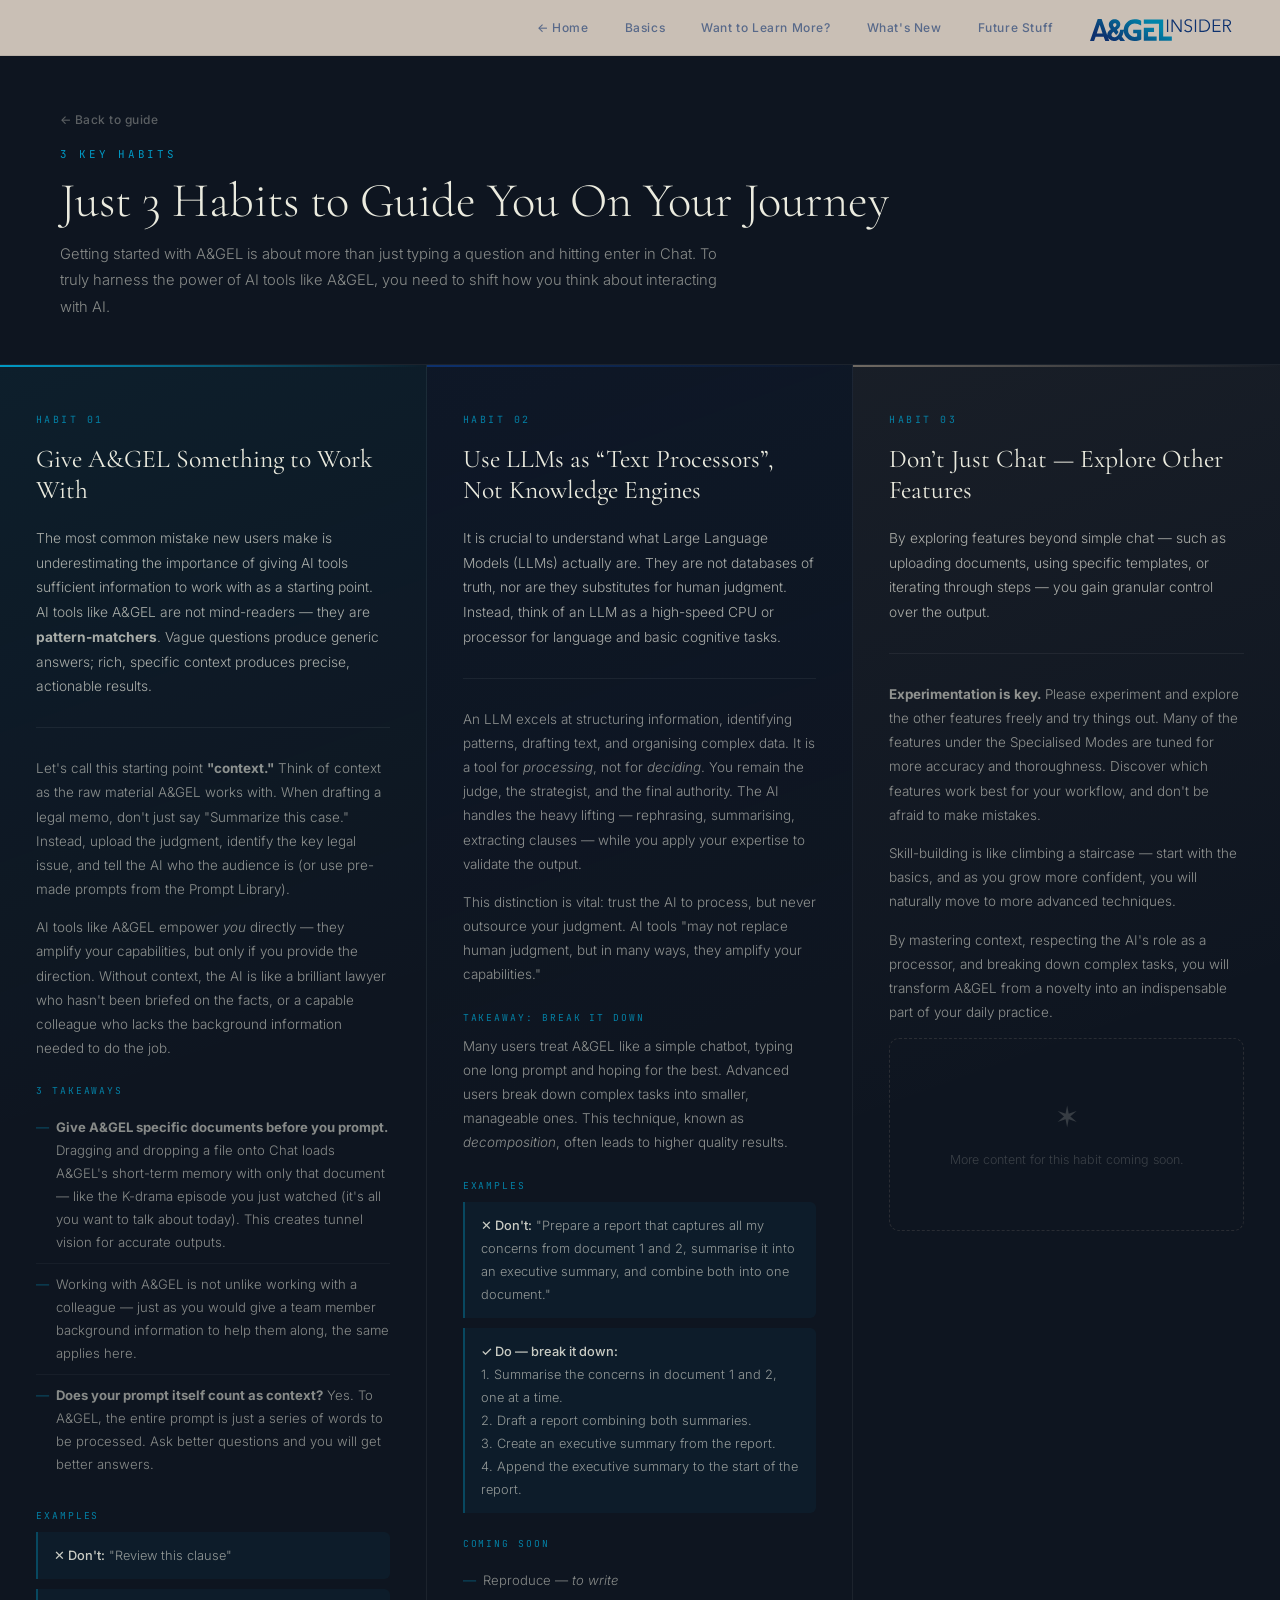
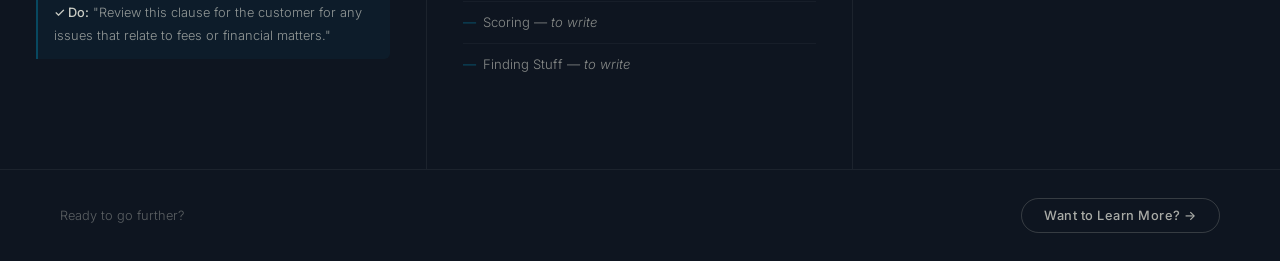
==== commit 622b418e: "nav: reduce toolbar height 33% from 83px to 56px" ====
--- a/habits.html
+++ b/habits.html
@@ -12,7 +12,7 @@
 .habits-page{
   min-height:100vh;
   background:var(--ink);
-  padding-top:83px;
+  padding-top:56px;
 }
 
 /* ── Page header ── */
@@ -48,7 +48,7 @@
 .habits-grid{
   display:grid;
   grid-template-columns:repeat(3,1fr);
-  min-height:calc(100vh - 83px - 210px);
+  min-height:calc(100vh - 56px - 210px);
 }
 .habit-tile{
   padding:48px 36px 64px;
--- a/style.css
+++ b/style.css
@@ -15,7 +15,7 @@
   --butter:#F2E6B1;
   --butter-dim:rgba(242,230,177,0.12);
 }
-html{scroll-behavior:smooth;scroll-snap-type:y proximity;scrollbar-width:none;scroll-padding-top:83px}
+html{scroll-behavior:smooth;scroll-snap-type:y proximity;scrollbar-width:none;scroll-padding-top:56px}
 html::-webkit-scrollbar{display:none;width:0;height:0}
 body::-webkit-scrollbar{display:none;width:0;height:0}
 *::-webkit-scrollbar{width:0;height:0}
@@ -24,7 +24,7 @@
 /* NAV */
 nav{
   position:fixed;top:0;left:0;right:0;z-index:500;
-  height:83px;display:flex;align-items:center;justify-content:flex-end;
+  height:56px;display:flex;align-items:center;justify-content:flex-end;
   padding:0 48px;
   background:rgba(208,198,186,0.97);
   backdrop-filter:blur(20px);
@@ -59,6 +59,114 @@
 }
 .panel-1{overflow:visible;padding-bottom:80px;}
 .panel-1{background:var(--sand)}
+
+/* HABITS PANEL */
+.panel-habits{
+  background:var(--ink);
+  display:block;padding:0;
+  justify-content:unset;min-height:unset;
+}
+.habits-header{
+  padding:56px 60px 44px;
+  border-bottom:1px solid rgba(255,255,255,.06);
+  display:flex;flex-direction:column;gap:12px;
+}
+.habits-eyebrow{
+  font-family:"JetBrains Mono",monospace;
+  font-size:.68rem;letter-spacing:.25em;text-transform:uppercase;
+  color:var(--teal);
+}
+.habits-page-title{
+  font-family:"Cormorant Garamond",serif;
+  font-size:clamp(2rem,3.8vw,3.2rem);font-weight:300;
+  color:var(--light);line-height:1.15;
+}
+.habits-page-intro{
+  max-width:680px;font-size:.92rem;font-weight:300;
+  color:rgba(235,235,223,.55);line-height:1.8;
+}
+.habits-grid{
+  display:grid;grid-template-columns:repeat(3,1fr);
+}
+.habit-tile{
+  padding:48px 36px 64px;
+  border-right:1px solid rgba(255,255,255,.06);
+  position:relative;overflow:hidden;
+}
+.habit-tile:last-child{border-right:none}
+.habit-tile-1::before{content:'';position:absolute;top:0;left:0;right:0;height:2px;
+  background:linear-gradient(90deg,var(--teal),transparent)}
+.habit-tile-2::before{content:'';position:absolute;top:0;left:0;right:0;height:2px;
+  background:linear-gradient(90deg,var(--navy),transparent)}
+.habit-tile-3::before{content:'';position:absolute;top:0;left:0;right:0;height:2px;
+  background:linear-gradient(90deg,rgba(197,180,158,.5),transparent)}
+.habit-tile-1{background:linear-gradient(160deg,rgba(0,154,197,.07) 0%,transparent 50%)}
+.habit-tile-2{background:linear-gradient(160deg,rgba(13,49,110,.09) 0%,transparent 50%)}
+.habit-tile-3{background:linear-gradient(160deg,rgba(197,180,158,.06) 0%,transparent 50%)}
+.habit-num{
+  font-family:"JetBrains Mono",monospace;
+  font-size:.62rem;letter-spacing:.25em;text-transform:uppercase;
+  color:var(--teal);margin-bottom:18px;opacity:.8;
+}
+.habit-title{
+  font-family:"Cormorant Garamond",serif;
+  font-size:clamp(1.5rem,2vw,2.2rem);font-weight:400;
+  color:var(--light);line-height:1.2;margin-bottom:20px;
+}
+.habit-intro{
+  font-size:.86rem;font-weight:300;
+  color:rgba(235,235,223,.7);line-height:1.8;
+  margin-bottom:28px;padding-bottom:28px;
+  border-bottom:1px solid rgba(255,255,255,.06);
+}
+.habit-section-label{
+  font-family:"JetBrains Mono",monospace;
+  font-size:.6rem;letter-spacing:.2em;text-transform:uppercase;
+  color:var(--teal);margin:24px 0 10px;opacity:.8;
+}
+.habit-body p{
+  font-size:.84rem;font-weight:300;
+  color:rgba(235,235,223,.58);line-height:1.8;margin-bottom:14px;
+}
+.habit-body ul{list-style:none;padding:0;margin:0 0 20px}
+.habit-body li{
+  font-size:.82rem;font-weight:300;
+  color:rgba(235,235,223,.55);line-height:1.75;
+  padding:9px 0 9px 20px;position:relative;
+  border-bottom:1px solid rgba(255,255,255,.04);
+}
+.habit-body li:last-child{border-bottom:none}
+.habit-body li::before{content:'—';position:absolute;left:0;color:var(--teal);opacity:.55}
+.habit-example{
+  background:rgba(0,154,197,.06);
+  border-left:2px solid rgba(0,154,197,.35);
+  border-radius:0 6px 6px 0;
+  padding:12px 16px;margin:10px 0;
+}
+.habit-example p{margin:0 0 6px;font-size:.8rem;color:rgba(235,235,223,.6)}
+.habit-example p:last-child{margin-bottom:0}
+.habit-example strong{color:rgba(235,235,223,.85);font-weight:500}
+.habit-placeholder{
+  display:flex;flex-direction:column;align-items:center;justify-content:center;
+  text-align:center;padding:48px 24px;
+  border:1px dashed rgba(197,180,158,.15);border-radius:10px;margin-top:12px;
+}
+.habit-placeholder-glyph{font-size:1.8rem;opacity:.18;margin-bottom:12px}
+.habit-placeholder p{font-size:.78rem;color:rgba(235,235,223,.2);line-height:1.6;margin:0}
+.habits-continue{
+  display:flex;align-items:center;justify-content:space-between;
+  padding:28px 60px;border-top:1px solid rgba(255,255,255,.06);
+}
+.habits-continue-label{font-size:.8rem;font-weight:300;color:rgba(235,235,223,.35)}
+.habits-continue-btn{
+  font-size:.8rem;font-weight:500;letter-spacing:.04em;
+  color:rgba(235,235,223,.7);text-decoration:none;
+  padding:9px 22px;border-radius:40px;
+  border:1px solid rgba(235,235,223,.18);
+  transition:background .2s,color .2s,border-color .2s;
+}
+.habits-continue-btn:hover{background:var(--teal);color:#fff;border-color:var(--teal)}
+
 .panel-2{background:linear-gradient(135deg,var(--ink) 0%,#1a2f42 100%);padding-top:56px;padding-bottom:80px}
 .panel-3{background:var(--sand);padding-top:56px;padding-bottom:80px}
 .panel-4{background:var(--ink);min-height:90vh;border-top:1px solid rgba(255,255,255,.06);padding-top:56px}
@@ -633,6 +741,41 @@
   transition:background .2s,transform .15s,box-shadow .2s;
 }
 .reader-angel-cta:hover{background:#0082a8;transform:translateY(-2px);box-shadow:0 10px 28px rgba(0,154,197,.35)}
+
+/* READER — beige / light variant (panel-1 & panel-3 cards) */
+#reader.reader-light{background:var(--sand);}
+#reader.reader-light .reader-header{background:rgba(247,240,226,.97);border-bottom-color:rgba(13,49,110,.1);}
+#reader.reader-light .reader-back{color:rgba(13,49,110,.55);}
+#reader.reader-light .reader-back:hover{color:var(--teal);}
+#reader.reader-light .reader-label{color:rgba(13,49,110,.3);}
+#reader.reader-light .reader-toc-title{color:rgba(13,49,110,.35);}
+#reader.reader-light .reader-toc-section-link{color:rgba(13,49,110,.65);}
+#reader.reader-light .reader-toc-section-link:hover{background:rgba(13,49,110,.06);color:var(--navy);}
+#reader.reader-light .reader-toc-item{color:rgba(13,49,110,.4);}
+#reader.reader-light .reader-toc-item:hover{background:rgba(13,49,110,.05);color:rgba(13,49,110,.7);}
+#reader.reader-light .reader-toc-items{border-left-color:rgba(13,49,110,.12);}
+#reader.reader-light .reader-title{color:var(--navy);}
+#reader.reader-light .reader-subtitle{color:rgba(13,49,110,.6);}
+#reader.reader-light .reader-byline{color:rgba(13,49,110,.35);border-bottom-color:rgba(13,49,110,.1);}
+#reader.reader-light .reader-dot{color:rgba(13,49,110,.2);}
+#reader.reader-light .reader-glance li{color:rgba(13,49,110,.7);}
+#reader.reader-light .reader-section-heading{color:var(--navy);}
+#reader.reader-light .reader-p{color:rgba(13,49,110,.75);}
+#reader.reader-light .reader-h{color:var(--navy);}
+#reader.reader-light .reader-list li{color:rgba(13,49,110,.65);}
+#reader.reader-light .reader-quote{color:rgba(13,49,110,.75);}
+#reader.reader-light .reader-callout-body,
+#reader.reader-light .reader-callout-list li{color:rgba(13,49,110,.7);}
+#reader.reader-light .reader-callout.note{background:rgba(242,179,0,.07);border-color:rgba(242,179,0,.2);}
+#reader.reader-light .reader-callout.report{background:rgba(13,49,110,.05);border-color:rgba(13,49,110,.12);}
+#reader.reader-light .reader-callout.report .reader-callout-title{color:rgba(13,49,110,.65);}
+#reader.reader-light .reader-prompt{background:rgba(13,49,110,.05);border-color:rgba(0,154,197,.25);}
+#reader.reader-light .reader-prompt-text{color:rgba(13,49,110,.65);}
+#reader.reader-light .reader-step-text{color:rgba(13,49,110,.65);}
+#reader.reader-light .reader-figure figcaption,
+#reader.reader-light .reader-gallery figcaption{color:rgba(13,49,110,.35);}
+#reader.reader-light .reader-signoff{border-top-color:rgba(13,49,110,.1);color:rgba(13,49,110,.45);}
+#reader.reader-light .reader-signoff-line{color:rgba(13,49,110,.6);}
 
 /* FOOTER */
 footer{
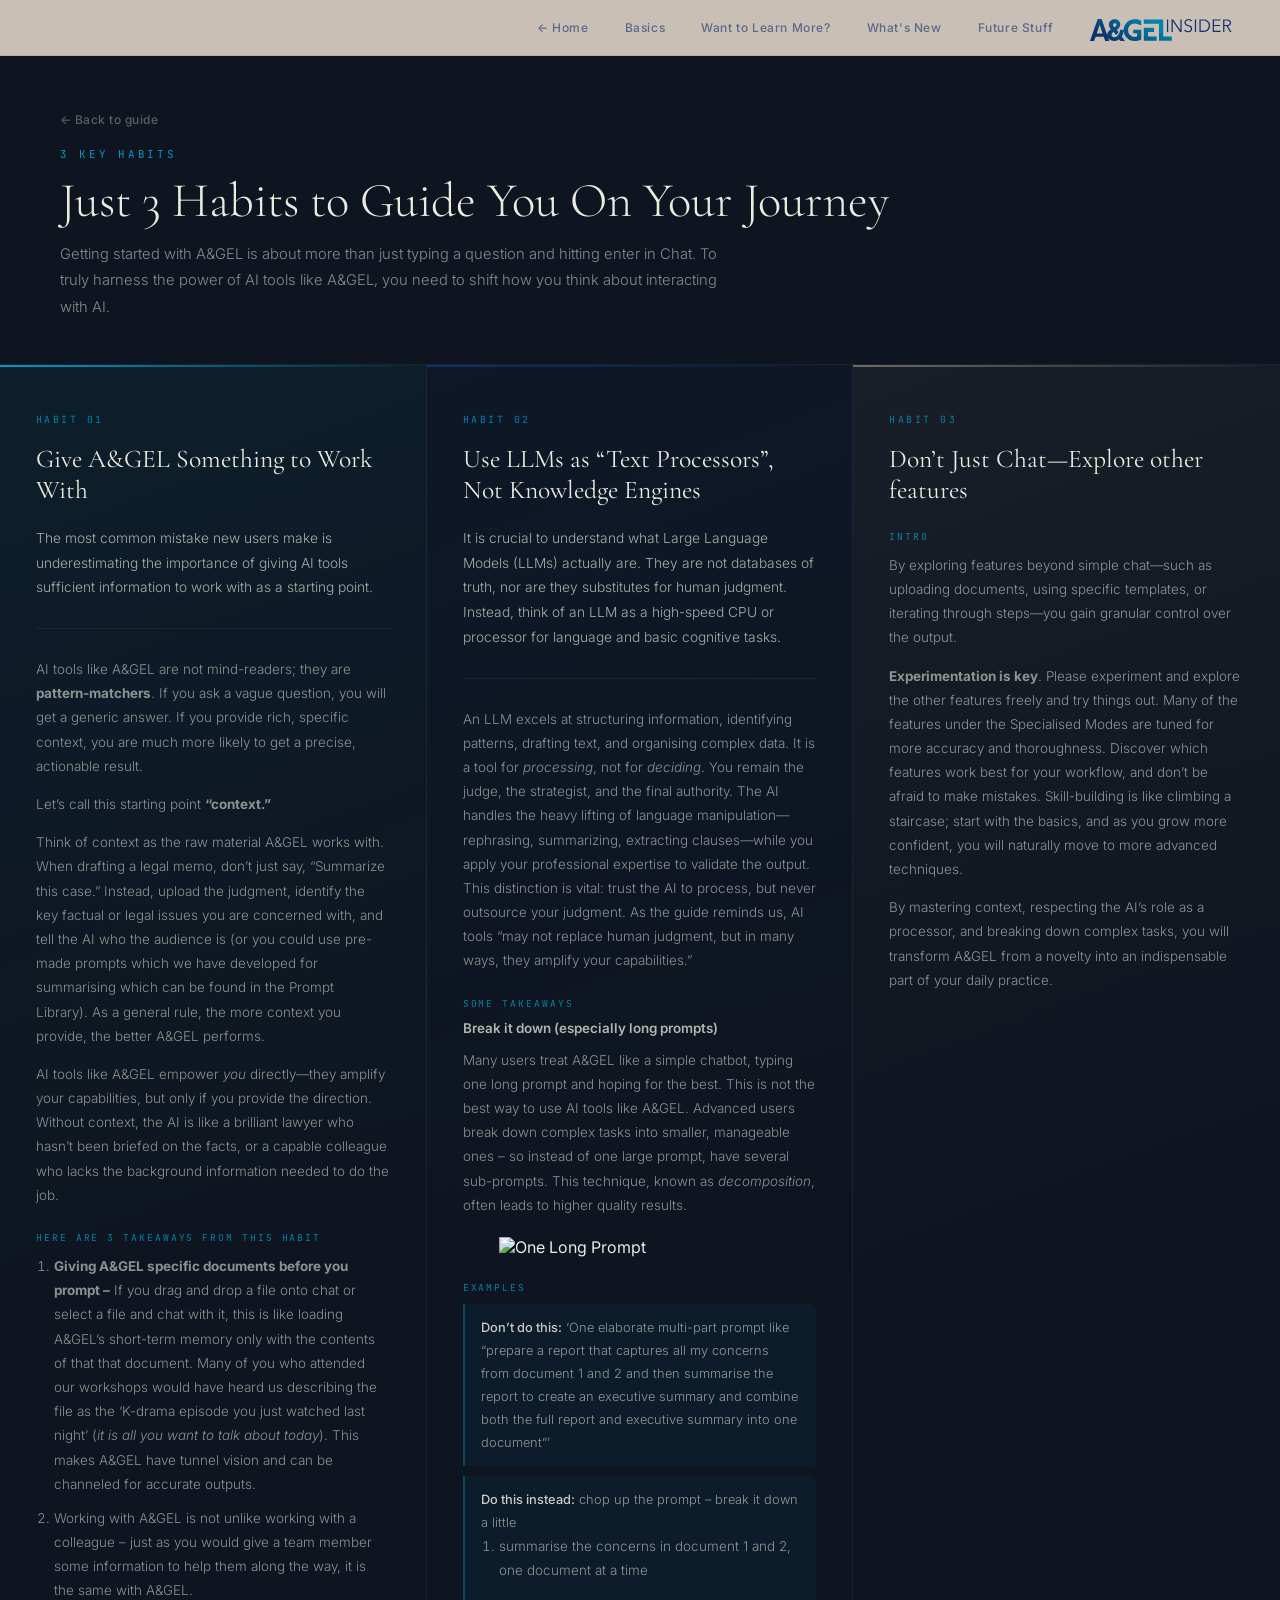
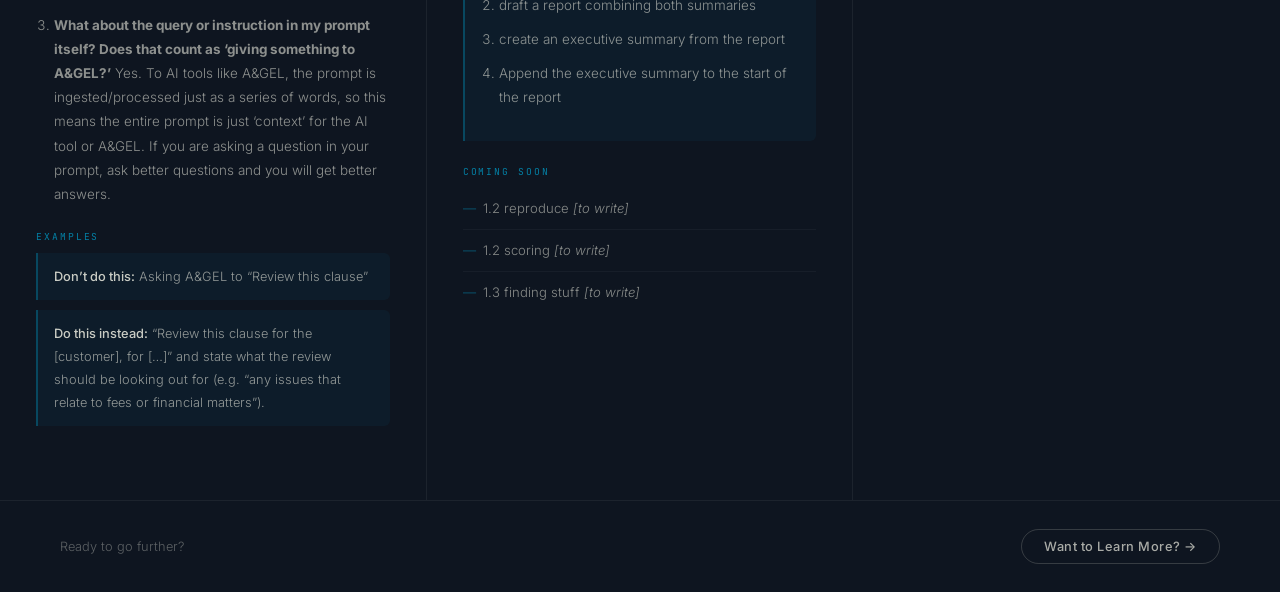
==== commit fbe2de1a: "habits: update all 3 tile contents to match brief; add Group 2509 SVG to tile 2" ====
--- a/habits.html
+++ b/habits.html
@@ -110,6 +110,11 @@
   content:'—';position:absolute;left:0;
   color:var(--teal);opacity:.55;
 }
+.habit-body ol.habit-ol{padding:0 0 0 18px;margin:0 0 20px;display:flex;flex-direction:column;gap:10px}
+.habit-body ol.habit-ol li{font-size:.84rem;font-weight:300;color:rgba(235,235,223,.58);line-height:1.8;padding:0;border-bottom:none}
+.habit-body ol.habit-ol li::before{display:none}
+.habit-section-sublabel{font-size:.84rem;font-weight:600;color:rgba(235,235,223,.75);margin:4px 0 12px}
+.habit-svg-illus{width:100%;max-width:280px;display:block;margin:20px auto 24px}
 .habit-example{
   background:rgba(0,154,197,.06);
   border-left:2px solid rgba(0,154,197,.35);
@@ -198,22 +203,24 @@
     <div class="habit-tile habit-tile-1">
       <div class="habit-num">Habit 01</div>
       <h2 class="habit-title">Give A&amp;GEL Something to Work With</h2>
-      <p class="habit-intro">The most common mistake new users make is underestimating the importance of giving AI tools sufficient information to work with as a starting point. AI tools like A&amp;GEL are not mind-readers — they are <strong>pattern-matchers</strong>. Vague questions produce generic answers; rich, specific context produces precise, actionable results.</p>
+      <p class="habit-intro">The most common mistake new users make is underestimating the importance of giving AI tools sufficient information to work with as a starting point.</p>
       <div class="habit-body">
-        <p>Let's call this starting point <strong>"context."</strong> Think of context as the raw material A&amp;GEL works with. When drafting a legal memo, don't just say "Summarize this case." Instead, upload the judgment, identify the key legal issue, and tell the AI who the audience is (or use pre-made prompts from the Prompt Library).</p>
-        <p>AI tools like A&amp;GEL empower <em>you</em> directly — they amplify your capabilities, but only if you provide the direction. Without context, the AI is like a brilliant lawyer who hasn't been briefed on the facts, or a capable colleague who lacks the background information needed to do the job.</p>
-        <div class="habit-section-label">3 Takeaways</div>
-        <ul>
-          <li><strong>Give A&amp;GEL specific documents before you prompt.</strong> Dragging and dropping a file onto Chat loads A&amp;GEL's short-term memory with only that document — like the K-drama episode you just watched (it's all you want to talk about today). This creates tunnel vision for accurate outputs.</li>
-          <li>Working with A&amp;GEL is not unlike working with a colleague — just as you would give a team member background information to help them along, the same applies here.</li>
-          <li><strong>Does your prompt itself count as context?</strong> Yes. To A&amp;GEL, the entire prompt is just a series of words to be processed. Ask better questions and you will get better answers.</li>
-        </ul>
+        <p>AI tools like A&amp;GEL are not mind-readers; they are <strong>pattern-matchers</strong>. If you ask a vague question, you will get a generic answer. If you provide rich, specific context, you are much more likely to get a precise, actionable result.</p>
+        <p>Let&rsquo;s call this starting point <strong>&ldquo;context.&rdquo;</strong></p>
+        <p>Think of context as the raw material A&amp;GEL works with. When drafting a legal memo, don&rsquo;t just say, &ldquo;Summarize this case.&rdquo; Instead, upload the judgment, identify the key factual or legal issues you are concerned with, and tell the AI who the audience is (or you could use pre-made prompts which we have developed for summarising which can be found in the Prompt Library). As a general rule, the more context you provide, the better A&amp;GEL performs.</p>
+        <p>AI tools like A&amp;GEL empower <em>you</em> directly&mdash;they amplify your capabilities, but only if you provide the direction. Without context, the AI is like a brilliant lawyer who hasn&rsquo;t been briefed on the facts, or a capable colleague who lacks the background information needed to do the job.</p>
+        <div class="habit-section-label">Here are 3 takeaways from this habit</div>
+        <ol class="habit-ol">
+          <li><strong>Giving A&amp;GEL specific documents before you prompt &ndash;</strong> If you drag and drop a file onto chat or select a file and chat with it, this is like loading A&amp;GEL&rsquo;s short-term memory only with the contents of that that document. Many of you who attended our workshops would have heard us describing the file as the &lsquo;K-drama episode you just watched last night&rsquo; (<em>it is all you want to talk about today</em>). This makes A&amp;GEL have tunnel vision and can be channeled for accurate outputs.</li>
+          <li>Working with A&amp;GEL is not unlike working with a colleague &ndash; just as you would give a team member some information to help them along the way, it is the same with A&amp;GEL.</li>
+          <li><strong>What about the query or instruction in my prompt itself? Does that count as &lsquo;giving something to A&amp;GEL?&rsquo;</strong> Yes. To AI tools like A&amp;GEL, the prompt is ingested/processed just as a series of words, so this means the entire prompt is just &lsquo;context&rsquo; for the AI tool or A&amp;GEL. If you are asking a question in your prompt, ask better questions and you will get better answers.</li>
+        </ol>
         <div class="habit-section-label">Examples</div>
         <div class="habit-example">
-          <p><strong>&#x2715; Don't:</strong> "Review this clause"</p>
-        </div>
-        <div class="habit-example">
-          <p><strong>&#x2713; Do:</strong> "Review this clause for the customer for any issues that relate to fees or financial matters."</p>
+          <p><strong>Don&rsquo;t do this:</strong> Asking A&amp;GEL to &ldquo;Review this clause&rdquo;</p>
+        </div>
+        <div class="habit-example">
+          <p><strong>Do this instead:</strong> &ldquo;Review this clause for the [customer], for [&hellip;]&rdquo; and state what the review should be looking out for (e.g. &ldquo;any issues that relate to fees or financial matters&rdquo;).</p>
         </div>
       </div>
     </div>
@@ -224,26 +231,29 @@
       <h2 class="habit-title">Use LLMs as &ldquo;Text Processors&rdquo;, Not Knowledge Engines</h2>
       <p class="habit-intro">It is crucial to understand what Large Language Models (LLMs) actually are. They are not databases of truth, nor are they substitutes for human judgment. Instead, think of an LLM as a high-speed CPU or processor for language and basic cognitive tasks.</p>
       <div class="habit-body">
-        <p>An LLM excels at structuring information, identifying patterns, drafting text, and organising complex data. It is a tool for <em>processing</em>, not for <em>deciding</em>. You remain the judge, the strategist, and the final authority. The AI handles the heavy lifting — rephrasing, summarising, extracting clauses — while you apply your expertise to validate the output.</p>
-        <p>This distinction is vital: trust the AI to process, but never outsource your judgment. AI tools "may not replace human judgment, but in many ways, they amplify your capabilities."</p>
-        <div class="habit-section-label">Takeaway: Break It Down</div>
-        <p>Many users treat A&amp;GEL like a simple chatbot, typing one long prompt and hoping for the best. Advanced users break down complex tasks into smaller, manageable ones. This technique, known as <em>decomposition</em>, often leads to higher quality results.</p>
+        <p>An LLM excels at structuring information, identifying patterns, drafting text, and organising complex data. It is a tool for <em>processing</em>, not for <em>deciding</em>. You remain the judge, the strategist, and the final authority. The AI handles the heavy lifting of language manipulation&mdash;rephrasing, summarizing, extracting clauses&mdash;while you apply your professional expertise to validate the output. This distinction is vital: trust the AI to process, but never outsource your judgment. As the guide reminds us, AI tools &ldquo;may not replace human judgment, but in many ways, they amplify your capabilities.&rdquo;</p>
+        <div class="habit-section-label">Some Takeaways</div>
+        <div class="habit-section-sublabel">Break it down (especially long prompts)</div>
+        <p>Many users treat A&amp;GEL like a simple chatbot, typing one long prompt and hoping for the best. This is not the best way to use AI tools like A&amp;GEL. Advanced users break down complex tasks into smaller, manageable ones &ndash; so instead of one large prompt, have several sub-prompts. This technique, known as <em>decomposition</em>, often leads to higher quality results.</p>
+        <img src="assets/Group%202509.svg" alt="One Long Prompt" class="habit-svg-illus"/>
         <div class="habit-section-label">Examples</div>
         <div class="habit-example">
-          <p><strong>&#x2715; Don't:</strong> "Prepare a report that captures all my concerns from document 1 and 2, summarise it into an executive summary, and combine both into one document."</p>
-        </div>
-        <div class="habit-example">
-          <p><strong>&#x2713; Do — break it down:</strong></p>
-          <p>1. Summarise the concerns in document 1 and 2, one at a time.</p>
-          <p>2. Draft a report combining both summaries.</p>
-          <p>3. Create an executive summary from the report.</p>
-          <p>4. Append the executive summary to the start of the report.</p>
+          <p><strong>Don&rsquo;t do this:</strong> &lsquo;One elaborate multi-part prompt like &ldquo;prepare a report that captures all my concerns from document 1 and 2 and then summarise the report to create an executive summary and combine both the full report and executive summary into one document&rdquo;&rsquo;</p>
+        </div>
+        <div class="habit-example">
+          <p><strong>Do this instead:</strong> chop up the prompt &ndash; break it down a little</p>
+          <ol class="habit-ol">
+            <li>summarise the concerns in document 1 and 2, one document at a time</li>
+            <li>draft a report combining both summaries</li>
+            <li>create an executive summary from the report</li>
+            <li>Append the executive summary to the start of the report</li>
+          </ol>
         </div>
         <div class="habit-section-label">Coming Soon</div>
         <ul>
-          <li>Reproduce — <em>to write</em></li>
-          <li>Scoring — <em>to write</em></li>
-          <li>Finding Stuff — <em>to write</em></li>
+          <li>1.2 reproduce <em>[to write]</em></li>
+          <li>1.2 scoring <em>[to write]</em></li>
+          <li>1.3 finding stuff <em>[to write]</em></li>
         </ul>
       </div>
     </div>
@@ -251,16 +261,12 @@
     <!-- ── Tile 3 ── -->
     <div class="habit-tile habit-tile-3">
       <div class="habit-num">Habit 03</div>
-      <h2 class="habit-title">Don&rsquo;t Just Chat &mdash; Explore Other Features</h2>
-      <p class="habit-intro">By exploring features beyond simple chat — such as uploading documents, using specific templates, or iterating through steps — you gain granular control over the output.</p>
+      <h2 class="habit-title">Don&rsquo;t Just Chat&mdash;Explore other features</h2>
       <div class="habit-body">
-        <p><strong>Experimentation is key.</strong> Please experiment and explore the other features freely and try things out. Many of the features under the Specialised Modes are tuned for more accuracy and thoroughness. Discover which features work best for your workflow, and don't be afraid to make mistakes.</p>
-        <p>Skill-building is like climbing a staircase — start with the basics, and as you grow more confident, you will naturally move to more advanced techniques.</p>
-        <p>By mastering context, respecting the AI's role as a processor, and breaking down complex tasks, you will transform A&amp;GEL from a novelty into an indispensable part of your daily practice.</p>
-        <div class="habit-placeholder">
-          <div class="habit-placeholder-glyph">&#x2736;</div>
-          <p>More content for this habit coming soon.</p>
-        </div>
+        <div class="habit-section-label">Intro</div>
+        <p>By exploring features beyond simple chat&mdash;such as uploading documents, using specific templates, or iterating through steps&mdash;you gain granular control over the output.</p>
+        <p><strong>Experimentation is key</strong>. Please experiment and explore the other features freely and try things out. Many of the features under the Specialised Modes are tuned for more accuracy and thoroughness. Discover which features work best for your workflow, and don&rsquo;t be afraid to make mistakes. Skill-building is like climbing a staircase; start with the basics, and as you grow more confident, you will naturally move to more advanced techniques.</p>
+        <p>By mastering context, respecting the AI&rsquo;s role as a processor, and breaking down complex tasks, you will transform A&amp;GEL from a novelty into an indispensable part of your daily practice.</p>
       </div>
     </div>
 
--- a/style.css
+++ b/style.css
@@ -137,6 +137,11 @@
 }
 .habit-body li:last-child{border-bottom:none}
 .habit-body li::before{content:'—';position:absolute;left:0;color:var(--teal);opacity:.55}
+.habit-body ol.habit-ol{padding:0 0 0 18px;margin:0 0 20px;display:flex;flex-direction:column;gap:10px}
+.habit-body ol.habit-ol li{font-size:.84rem;font-weight:300;color:rgba(235,235,223,.58);line-height:1.8;padding:0;border-bottom:none}
+.habit-body ol.habit-ol li::before{display:none}
+.habit-section-sublabel{font-size:.84rem;font-weight:600;color:rgba(235,235,223,.75);margin:4px 0 12px}
+.habit-svg-illus{width:100%;max-width:280px;display:block;margin:20px auto 24px}
 .habit-example{
   background:rgba(0,154,197,.06);
   border-left:2px solid rgba(0,154,197,.35);
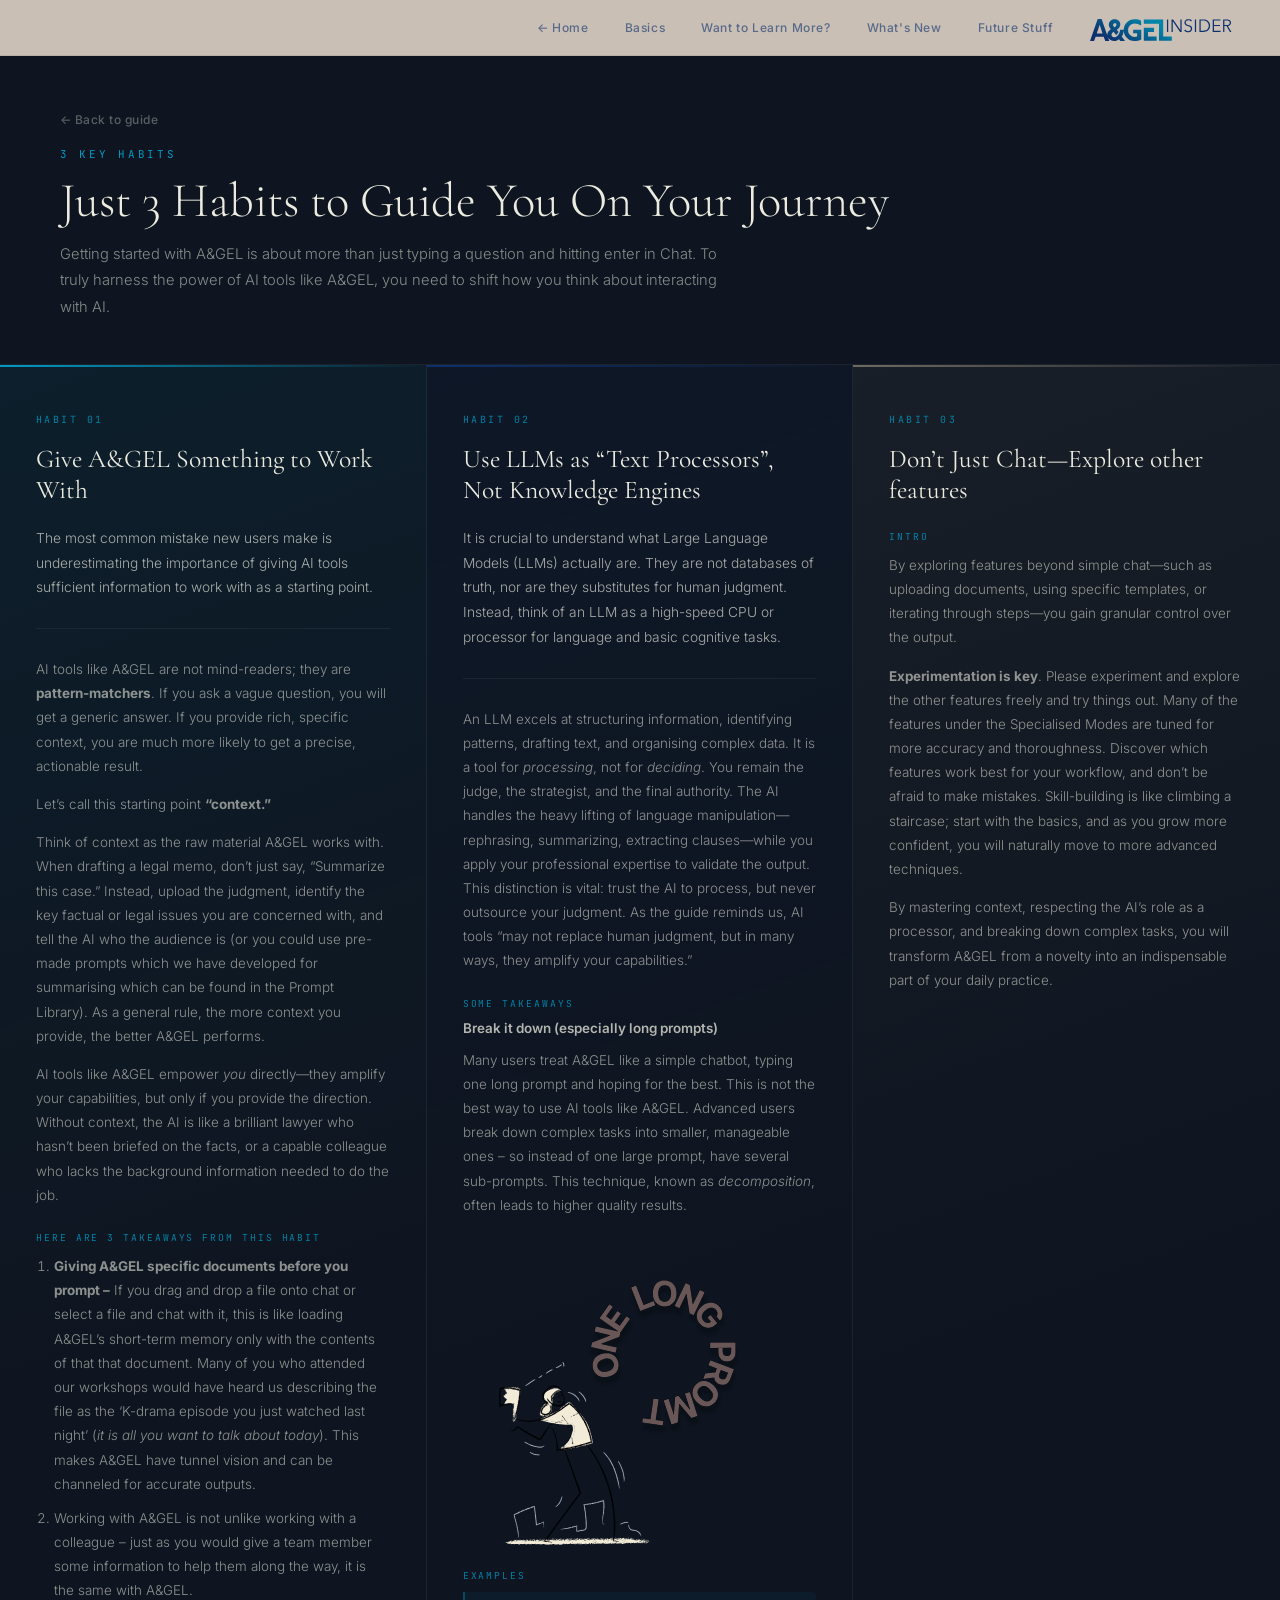
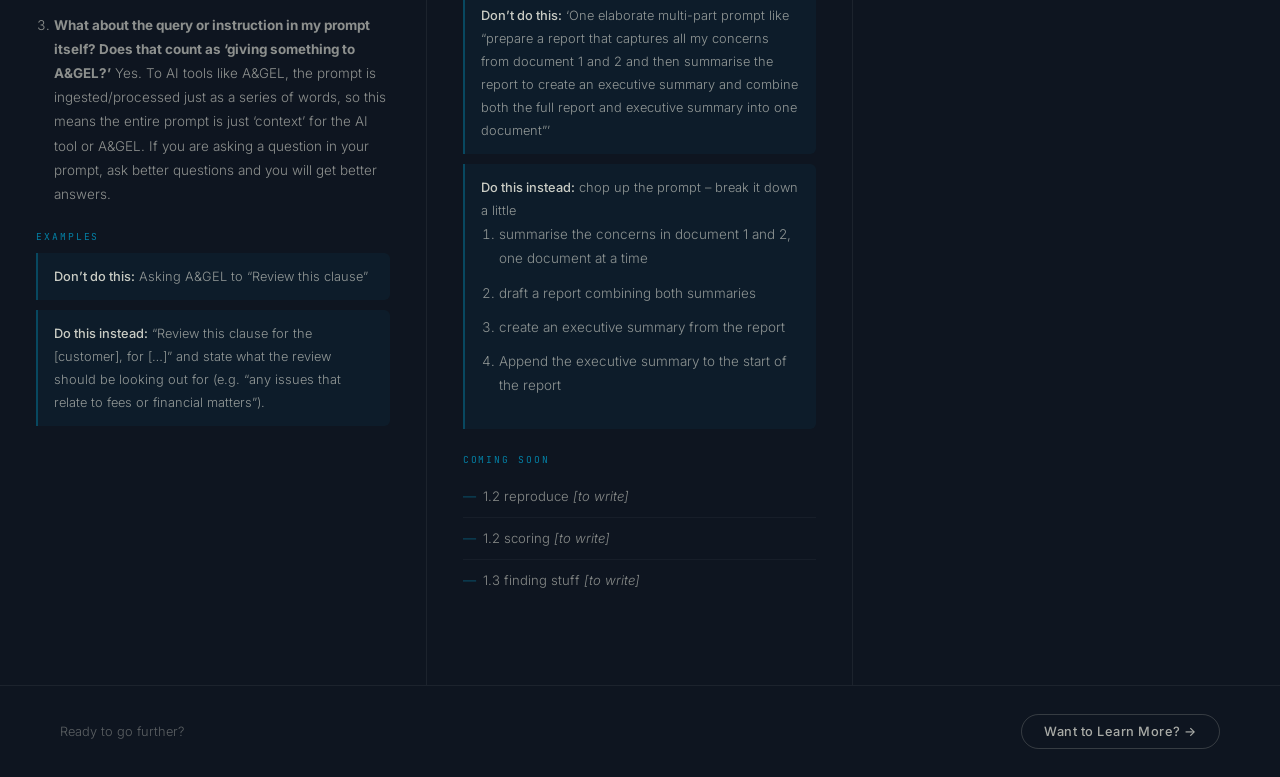
==== commit 1f51d3ee: "fix: rename Group 2509.svg to group-2509.svg to fix broken image" ====
--- a/habits.html
+++ b/habits.html
@@ -235,7 +235,7 @@
         <div class="habit-section-label">Some Takeaways</div>
         <div class="habit-section-sublabel">Break it down (especially long prompts)</div>
         <p>Many users treat A&amp;GEL like a simple chatbot, typing one long prompt and hoping for the best. This is not the best way to use AI tools like A&amp;GEL. Advanced users break down complex tasks into smaller, manageable ones &ndash; so instead of one large prompt, have several sub-prompts. This technique, known as <em>decomposition</em>, often leads to higher quality results.</p>
-        <img src="assets/Group%202509.svg" alt="One Long Prompt" class="habit-svg-illus"/>
+        <img src="assets/group-2509.svg" alt="One Long Prompt" class="habit-svg-illus"/>
         <div class="habit-section-label">Examples</div>
         <div class="habit-example">
           <p><strong>Don&rsquo;t do this:</strong> &lsquo;One elaborate multi-part prompt like &ldquo;prepare a report that captures all my concerns from document 1 and 2 and then summarise the report to create an executive summary and combine both the full report and executive summary into one document&rdquo;&rsquo;</p>
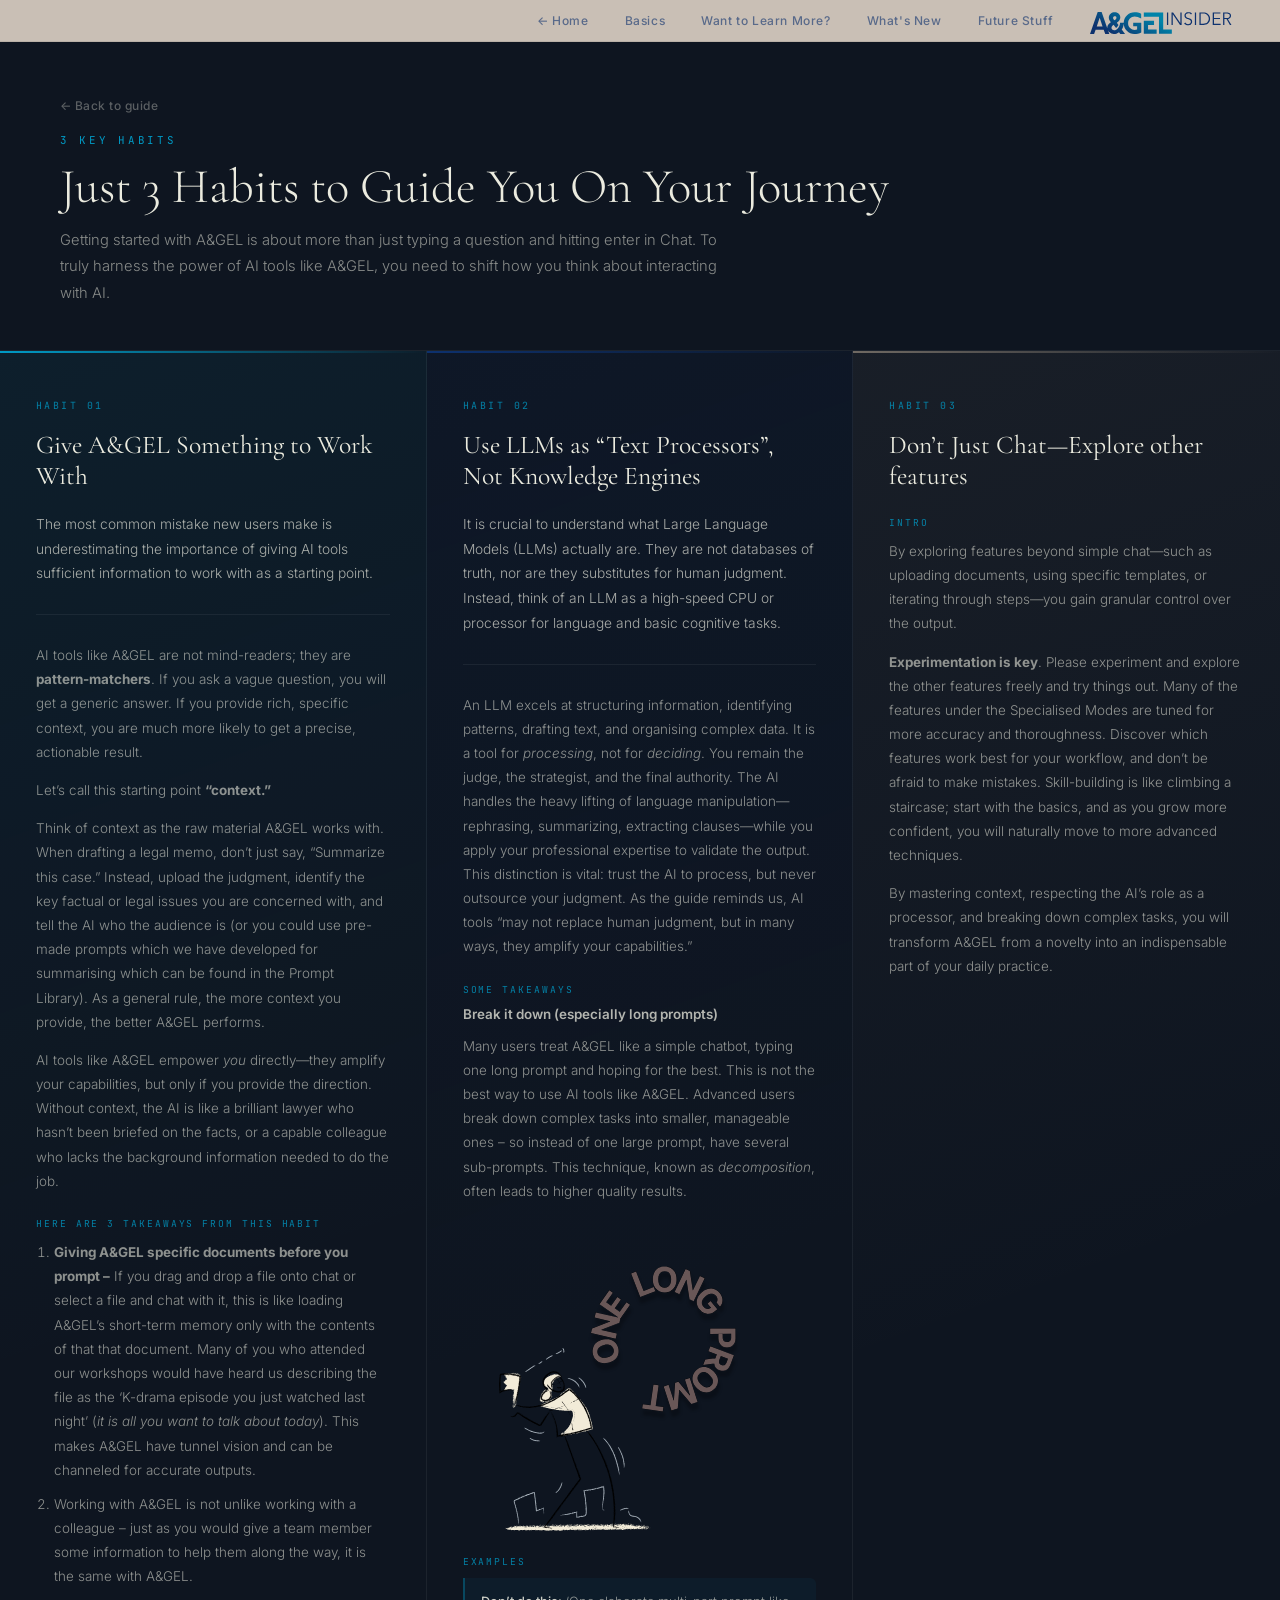
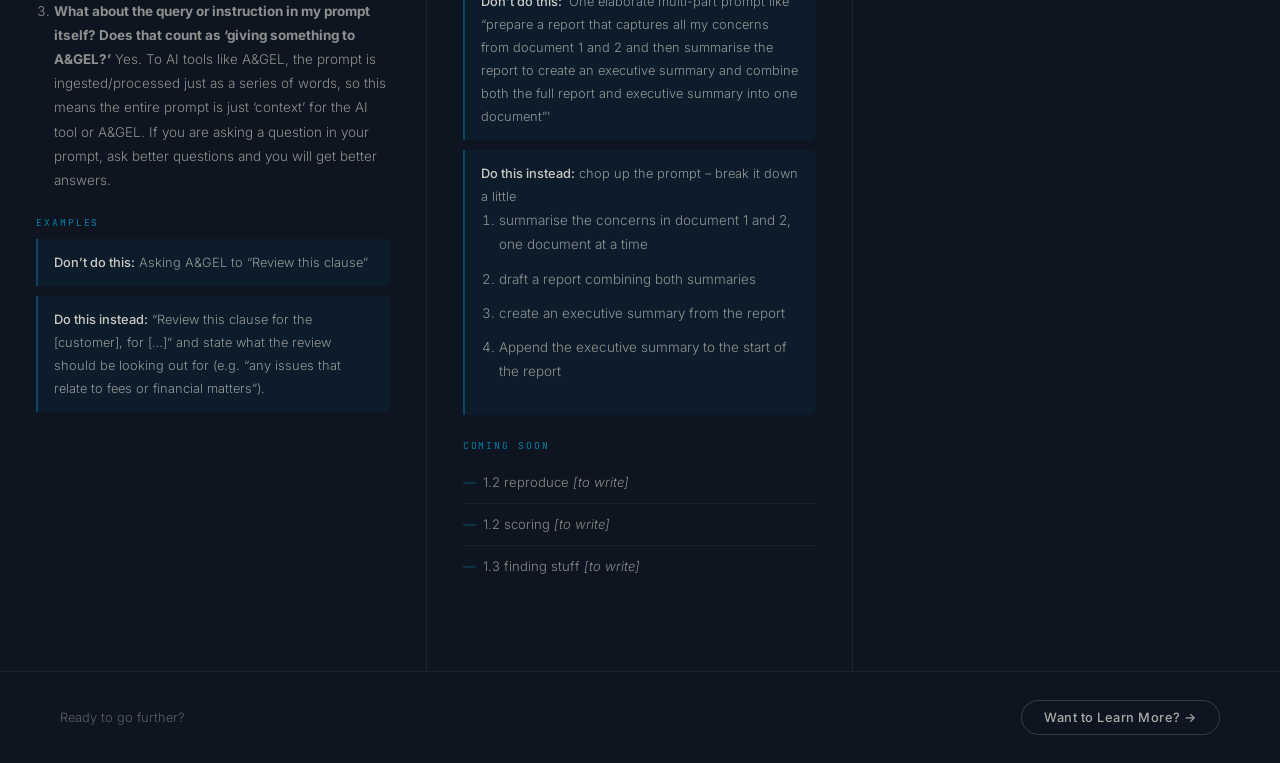
==== commit 88adfdf4: "nav: reduce height 25% from 56px to 42px" ====
--- a/habits.html
+++ b/habits.html
@@ -12,7 +12,7 @@
 .habits-page{
   min-height:100vh;
   background:var(--ink);
-  padding-top:56px;
+  padding-top:42px;
 }
 
 /* ── Page header ── */
@@ -48,7 +48,7 @@
 .habits-grid{
   display:grid;
   grid-template-columns:repeat(3,1fr);
-  min-height:calc(100vh - 56px - 210px);
+  min-height:calc(100vh - 42px - 210px);
 }
 .habit-tile{
   padding:48px 36px 64px;
--- a/style.css
+++ b/style.css
@@ -15,7 +15,7 @@
   --butter:#F2E6B1;
   --butter-dim:rgba(242,230,177,0.12);
 }
-html{scroll-behavior:smooth;scroll-snap-type:y proximity;scrollbar-width:none;scroll-padding-top:56px}
+html{scroll-behavior:smooth;scroll-snap-type:y proximity;scrollbar-width:none;scroll-padding-top:42px}
 html::-webkit-scrollbar{display:none;width:0;height:0}
 body::-webkit-scrollbar{display:none;width:0;height:0}
 *::-webkit-scrollbar{width:0;height:0}
@@ -24,7 +24,7 @@
 /* NAV */
 nav{
   position:fixed;top:0;left:0;right:0;z-index:500;
-  height:56px;display:flex;align-items:center;justify-content:flex-end;
+  height:42px;display:flex;align-items:center;justify-content:flex-end;
   padding:0 48px;
   background:rgba(208,198,186,0.97);
   backdrop-filter:blur(20px);
@@ -62,13 +62,13 @@
 
 /* HABITS PANEL */
 .panel-habits{
-  background:var(--ink);
+  background:var(--sand);
   display:block;padding:0;
   justify-content:unset;min-height:unset;
 }
 .habits-header{
   padding:56px 60px 44px;
-  border-bottom:1px solid rgba(255,255,255,.06);
+  border-bottom:1px solid rgba(13,49,110,.1);
   display:flex;flex-direction:column;gap:12px;
 }
 .habits-eyebrow{
@@ -79,18 +79,18 @@
 .habits-page-title{
   font-family:"Cormorant Garamond",serif;
   font-size:clamp(2rem,3.8vw,3.2rem);font-weight:300;
-  color:var(--light);line-height:1.15;
+  color:var(--navy);line-height:1.15;
 }
 .habits-page-intro{
   max-width:680px;font-size:.92rem;font-weight:300;
-  color:rgba(235,235,223,.55);line-height:1.8;
+  color:rgba(13,49,110,.6);line-height:1.8;
 }
 .habits-grid{
   display:grid;grid-template-columns:repeat(3,1fr);
 }
 .habit-tile{
   padding:48px 36px 64px;
-  border-right:1px solid rgba(255,255,255,.06);
+  border-right:1px solid rgba(13,49,110,.1);
   position:relative;overflow:hidden;
 }
 .habit-tile:last-child{border-right:none}
@@ -99,10 +99,10 @@
 .habit-tile-2::before{content:'';position:absolute;top:0;left:0;right:0;height:2px;
   background:linear-gradient(90deg,var(--navy),transparent)}
 .habit-tile-3::before{content:'';position:absolute;top:0;left:0;right:0;height:2px;
-  background:linear-gradient(90deg,rgba(197,180,158,.5),transparent)}
-.habit-tile-1{background:linear-gradient(160deg,rgba(0,154,197,.07) 0%,transparent 50%)}
-.habit-tile-2{background:linear-gradient(160deg,rgba(13,49,110,.09) 0%,transparent 50%)}
-.habit-tile-3{background:linear-gradient(160deg,rgba(197,180,158,.06) 0%,transparent 50%)}
+  background:linear-gradient(90deg,rgba(13,49,110,.3),transparent)}
+.habit-tile-1{background:linear-gradient(160deg,rgba(0,154,197,.05) 0%,transparent 50%)}
+.habit-tile-2{background:linear-gradient(160deg,rgba(13,49,110,.05) 0%,transparent 50%)}
+.habit-tile-3{background:linear-gradient(160deg,rgba(168,159,149,.08) 0%,transparent 50%)}
 .habit-num{
   font-family:"JetBrains Mono",monospace;
   font-size:.62rem;letter-spacing:.25em;text-transform:uppercase;
@@ -111,13 +111,13 @@
 .habit-title{
   font-family:"Cormorant Garamond",serif;
   font-size:clamp(1.5rem,2vw,2.2rem);font-weight:400;
-  color:var(--light);line-height:1.2;margin-bottom:20px;
+  color:var(--navy);line-height:1.2;margin-bottom:20px;
 }
 .habit-intro{
   font-size:.86rem;font-weight:300;
-  color:rgba(235,235,223,.7);line-height:1.8;
+  color:rgba(13,49,110,.65);line-height:1.8;
   margin-bottom:28px;padding-bottom:28px;
-  border-bottom:1px solid rgba(255,255,255,.06);
+  border-bottom:1px solid rgba(13,49,110,.1);
 }
 .habit-section-label{
   font-family:"JetBrains Mono",monospace;
@@ -126,21 +126,21 @@
 }
 .habit-body p{
   font-size:.84rem;font-weight:300;
-  color:rgba(235,235,223,.58);line-height:1.8;margin-bottom:14px;
+  color:rgba(13,49,110,.68);line-height:1.8;margin-bottom:14px;
 }
 .habit-body ul{list-style:none;padding:0;margin:0 0 20px}
 .habit-body li{
   font-size:.82rem;font-weight:300;
-  color:rgba(235,235,223,.55);line-height:1.75;
+  color:rgba(13,49,110,.62);line-height:1.75;
   padding:9px 0 9px 20px;position:relative;
-  border-bottom:1px solid rgba(255,255,255,.04);
+  border-bottom:1px solid rgba(13,49,110,.07);
 }
 .habit-body li:last-child{border-bottom:none}
-.habit-body li::before{content:'—';position:absolute;left:0;color:var(--teal);opacity:.55}
+.habit-body li::before{content:'—';position:absolute;left:0;color:var(--teal);opacity:.6}
 .habit-body ol.habit-ol{padding:0 0 0 18px;margin:0 0 20px;display:flex;flex-direction:column;gap:10px}
-.habit-body ol.habit-ol li{font-size:.84rem;font-weight:300;color:rgba(235,235,223,.58);line-height:1.8;padding:0;border-bottom:none}
+.habit-body ol.habit-ol li{font-size:.84rem;font-weight:300;color:rgba(13,49,110,.62);line-height:1.8;padding:0;border-bottom:none}
 .habit-body ol.habit-ol li::before{display:none}
-.habit-section-sublabel{font-size:.84rem;font-weight:600;color:rgba(235,235,223,.75);margin:4px 0 12px}
+.habit-section-sublabel{font-size:.84rem;font-weight:600;color:rgba(13,49,110,.8);margin:4px 0 12px}
 .habit-svg-illus{width:100%;max-width:280px;display:block;margin:20px auto 24px}
 .habit-example{
   background:rgba(0,154,197,.06);
@@ -148,26 +148,26 @@
   border-radius:0 6px 6px 0;
   padding:12px 16px;margin:10px 0;
 }
-.habit-example p{margin:0 0 6px;font-size:.8rem;color:rgba(235,235,223,.6)}
+.habit-example p{margin:0 0 6px;font-size:.8rem;color:rgba(13,49,110,.65)}
 .habit-example p:last-child{margin-bottom:0}
-.habit-example strong{color:rgba(235,235,223,.85);font-weight:500}
+.habit-example strong{color:rgba(13,49,110,.9);font-weight:500}
 .habit-placeholder{
   display:flex;flex-direction:column;align-items:center;justify-content:center;
   text-align:center;padding:48px 24px;
-  border:1px dashed rgba(197,180,158,.15);border-radius:10px;margin-top:12px;
+  border:1px dashed rgba(13,49,110,.15);border-radius:10px;margin-top:12px;
 }
 .habit-placeholder-glyph{font-size:1.8rem;opacity:.18;margin-bottom:12px}
-.habit-placeholder p{font-size:.78rem;color:rgba(235,235,223,.2);line-height:1.6;margin:0}
+.habit-placeholder p{font-size:.78rem;color:rgba(13,49,110,.25);line-height:1.6;margin:0}
 .habits-continue{
   display:flex;align-items:center;justify-content:space-between;
-  padding:28px 60px;border-top:1px solid rgba(255,255,255,.06);
-}
-.habits-continue-label{font-size:.8rem;font-weight:300;color:rgba(235,235,223,.35)}
+  padding:28px 60px;border-top:1px solid rgba(13,49,110,.1);
+}
+.habits-continue-label{font-size:.8rem;font-weight:300;color:rgba(13,49,110,.4)}
 .habits-continue-btn{
   font-size:.8rem;font-weight:500;letter-spacing:.04em;
-  color:rgba(235,235,223,.7);text-decoration:none;
+  color:rgba(13,49,110,.7);text-decoration:none;
   padding:9px 22px;border-radius:40px;
-  border:1px solid rgba(235,235,223,.18);
+  border:1px solid rgba(13,49,110,.2);
   transition:background .2s,color .2s,border-color .2s;
 }
 .habits-continue-btn:hover{background:var(--teal);color:#fff;border-color:var(--teal)}
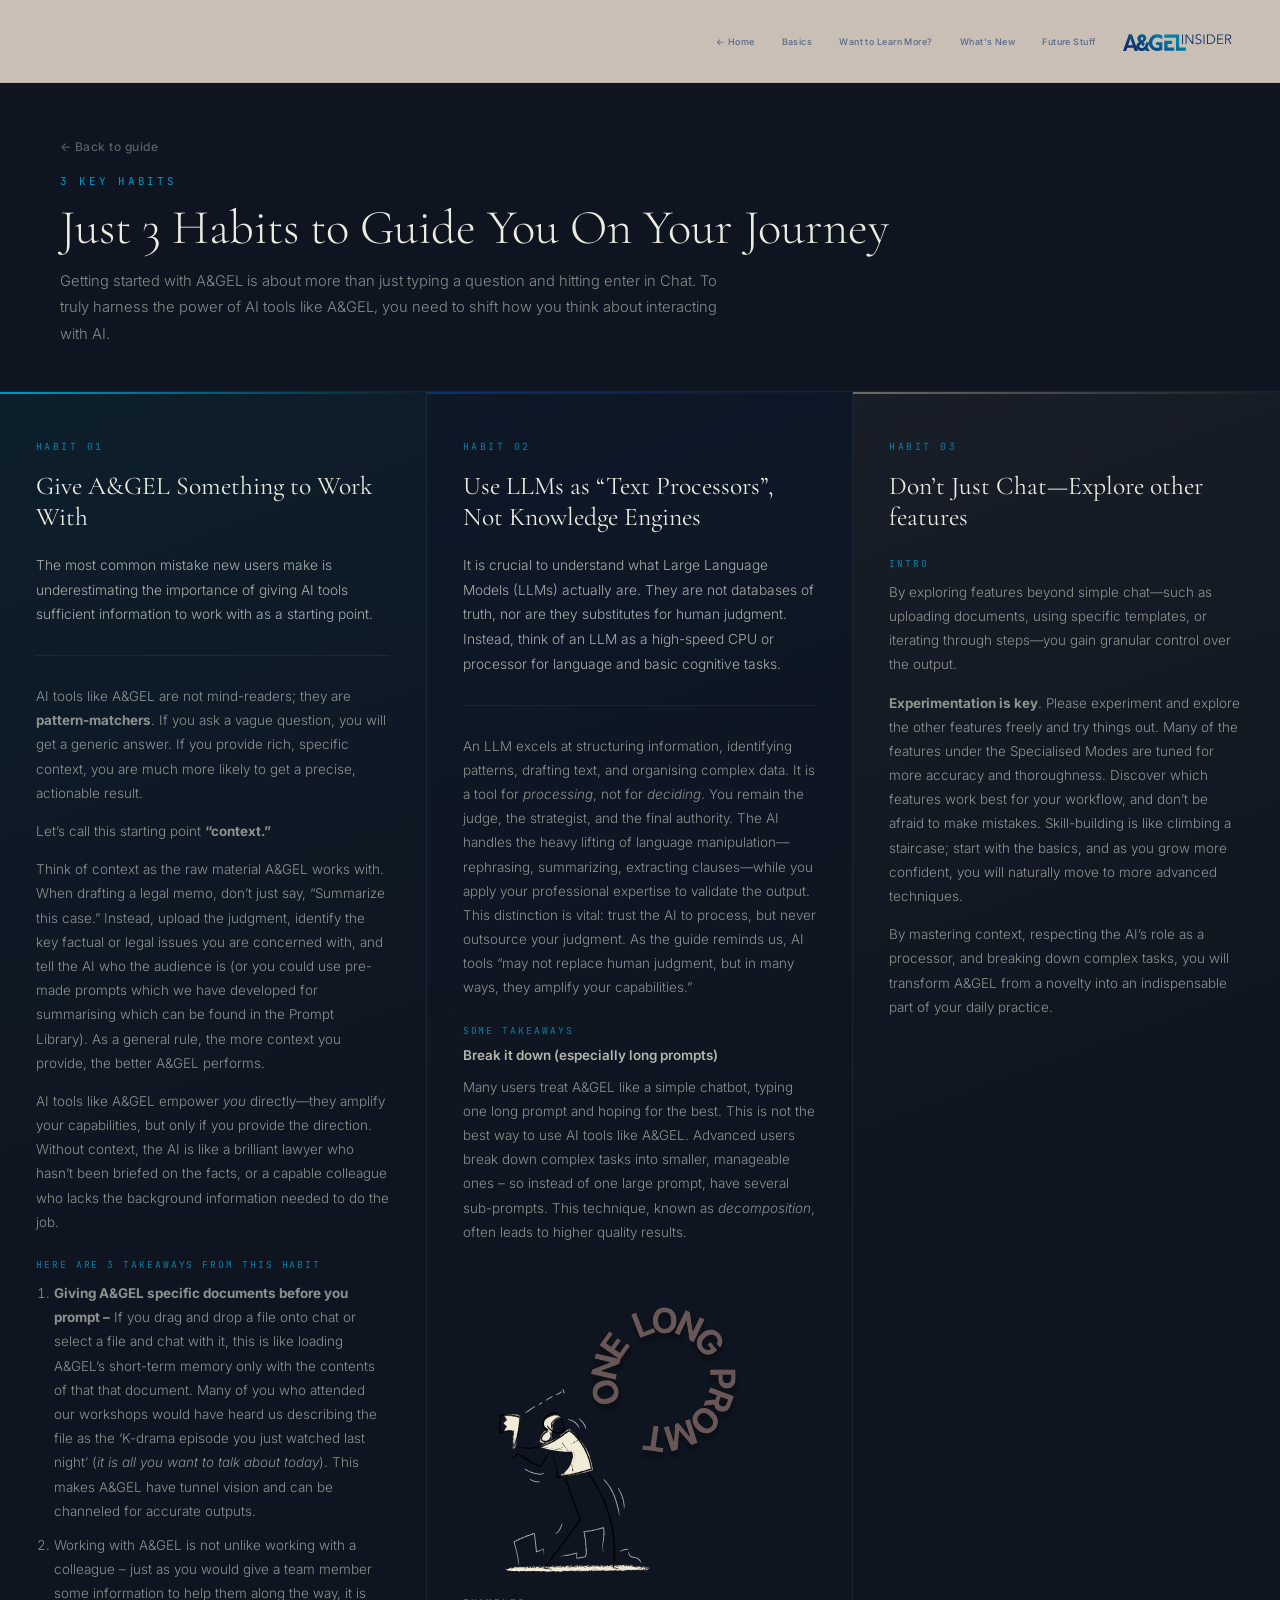
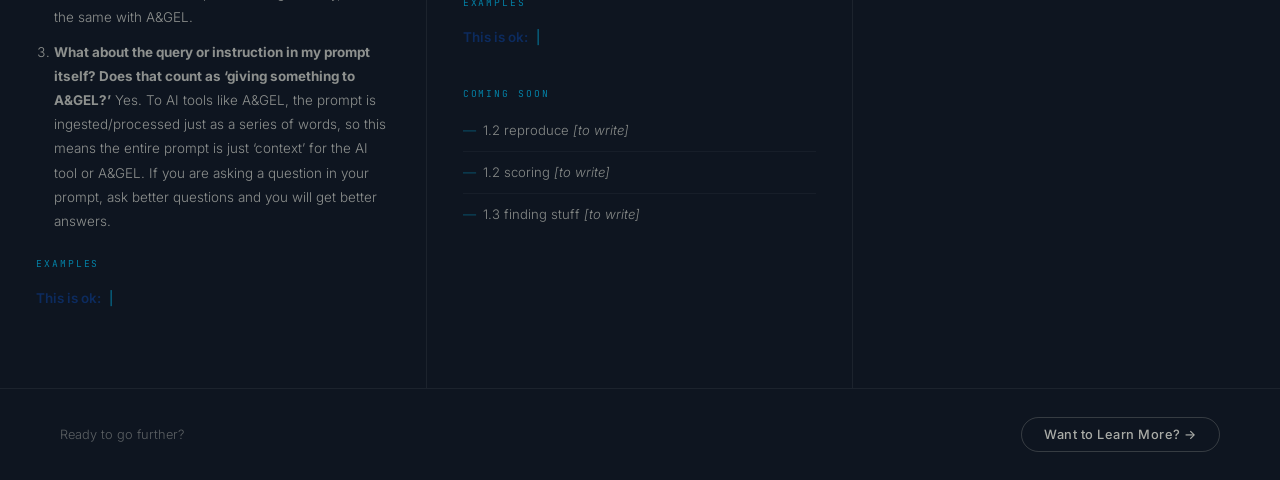
==== commit 94349435: "habits: typewriter morph effect for example blocks" ====
--- a/habits.html
+++ b/habits.html
@@ -12,7 +12,7 @@
 .habits-page{
   min-height:100vh;
   background:var(--ink);
-  padding-top:42px;
+  padding-top:83px;
 }
 
 /* ── Page header ── */
@@ -48,7 +48,7 @@
 .habits-grid{
   display:grid;
   grid-template-columns:repeat(3,1fr);
-  min-height:calc(100vh - 42px - 210px);
+  min-height:calc(100vh - 83px - 210px);
 }
 .habit-tile{
   padding:48px 36px 64px;
@@ -216,11 +216,11 @@
           <li><strong>What about the query or instruction in my prompt itself? Does that count as &lsquo;giving something to A&amp;GEL?&rsquo;</strong> Yes. To AI tools like A&amp;GEL, the prompt is ingested/processed just as a series of words, so this means the entire prompt is just &lsquo;context&rsquo; for the AI tool or A&amp;GEL. If you are asking a question in your prompt, ask better questions and you will get better answers.</li>
         </ol>
         <div class="habit-section-label">Examples</div>
-        <div class="habit-example">
-          <p><strong>Don&rsquo;t do this:</strong> Asking A&amp;GEL to &ldquo;Review this clause&rdquo;</p>
-        </div>
-        <div class="habit-example">
-          <p><strong>Do this instead:</strong> &ldquo;Review this clause for the [customer], for [&hellip;]&rdquo; and state what the review should be looking out for (e.g. &ldquo;any issues that relate to fees or financial matters&rdquo;).</p>
+        <div class="habit-typewriter"
+          data-bad='Asking A&amp;GEL to &ldquo;Review this clause&rdquo;'
+          data-good='&ldquo;Review this clause for the [customer], for [&hellip;]&rdquo; and state what the review should be looking out for (e.g. &ldquo;any issues that relate to fees or financial matters&rdquo;).'>
+          <p class="tw-line"><strong class="tw-prefix">This is ok:</strong> <span class="tw-text"></span><span class="tw-cursor" aria-hidden="true">|</span></p>
+          <div class="tw-extra-lines"></div>
         </div>
       </div>
     </div>
@@ -237,17 +237,11 @@
         <p>Many users treat A&amp;GEL like a simple chatbot, typing one long prompt and hoping for the best. This is not the best way to use AI tools like A&amp;GEL. Advanced users break down complex tasks into smaller, manageable ones &ndash; so instead of one large prompt, have several sub-prompts. This technique, known as <em>decomposition</em>, often leads to higher quality results.</p>
         <img src="assets/group-2509.svg" alt="One Long Prompt" class="habit-svg-illus"/>
         <div class="habit-section-label">Examples</div>
-        <div class="habit-example">
-          <p><strong>Don&rsquo;t do this:</strong> &lsquo;One elaborate multi-part prompt like &ldquo;prepare a report that captures all my concerns from document 1 and 2 and then summarise the report to create an executive summary and combine both the full report and executive summary into one document&rdquo;&rsquo;</p>
-        </div>
-        <div class="habit-example">
-          <p><strong>Do this instead:</strong> chop up the prompt &ndash; break it down a little</p>
-          <ol class="habit-ol">
-            <li>summarise the concerns in document 1 and 2, one document at a time</li>
-            <li>draft a report combining both summaries</li>
-            <li>create an executive summary from the report</li>
-            <li>Append the executive summary to the start of the report</li>
-          </ol>
+        <div class="habit-typewriter"
+          data-bad='&lsquo;One elaborate multi-part prompt like &ldquo;prepare a report that captures all my concerns from document 1 and 2 and then summarise the report to create an executive summary and combine both the full report and executive summary into one document&rdquo;&rsquo;'
+          data-good-lines='chop up the prompt &ndash; break it down a little|||1. summarise the concerns in document 1 and 2, one document at a time|||2. draft a report combining both summaries|||3. create an executive summary from the report|||4. Append the executive summary to the start of the report'>
+          <p class="tw-line"><strong class="tw-prefix">This is ok:</strong> <span class="tw-text"></span><span class="tw-cursor" aria-hidden="true">|</span></p>
+          <div class="tw-extra-lines"></div>
         </div>
         <div class="habit-section-label">Coming Soon</div>
         <ul>
--- a/style.css
+++ b/style.css
@@ -15,7 +15,7 @@
   --butter:#F2E6B1;
   --butter-dim:rgba(242,230,177,0.12);
 }
-html{scroll-behavior:smooth;scroll-snap-type:y proximity;scrollbar-width:none;scroll-padding-top:42px}
+html{scroll-behavior:smooth;scroll-snap-type:y proximity;scrollbar-width:none;scroll-padding-top:83px}
 html::-webkit-scrollbar{display:none;width:0;height:0}
 body::-webkit-scrollbar{display:none;width:0;height:0}
 *::-webkit-scrollbar{width:0;height:0}
@@ -24,30 +24,30 @@
 /* NAV */
 nav{
   position:fixed;top:0;left:0;right:0;z-index:500;
-  height:42px;display:flex;align-items:center;justify-content:flex-end;
+  height:83px;display:flex;align-items:center;justify-content:flex-end;
   padding:0 48px;
   background:rgba(208,198,186,0.97);
   backdrop-filter:blur(20px);
   border-bottom:1px solid rgba(0,0,0,0.08);
   transition:border-color .4s,opacity .4s;
 }
-.nav-insider-logo{height:26px;display:block;flex-shrink:0;}
-.nav-labels{display:flex;gap:4px}
+.nav-insider-logo{height:20px;display:block;flex-shrink:0;}
+.nav-labels{display:flex;gap:3px}
 .nav-label{
   color:rgba(13,49,110,.6);text-decoration:none;
-  font-size:.75rem;font-weight:500;letter-spacing:.05em;
-  padding:6px 16px;border-radius:40px;white-space:nowrap;
+  font-size:.56rem;font-weight:500;letter-spacing:.05em;
+  padding:5px 12px;border-radius:40px;white-space:nowrap;
   transition:background .2s,color .2s;
 }
 .nav-label:hover,.nav-label.on{background:var(--teal);color:#fff}
-.nav-dots{display:flex;align-items:center;gap:6px}
+.nav-dots{display:flex;align-items:center;gap:5px}
 .nav-dot{
-  width:8px;height:8px;border-radius:50%;
+  width:6px;height:6px;border-radius:50%;
   background:rgba(13,49,110,.2);border:none;cursor:pointer;
   transition:background .25s,transform .25s;padding:0;
 }
 .nav-dot.on{background:var(--teal);transform:scale(1.3)}
-.nav-right{display:flex;align-items:center;gap:20px}
+.nav-right{display:flex;align-items:center;gap:15px}
 
 /* PANELS */
 .panel{
@@ -151,6 +151,17 @@
 .habit-example p{margin:0 0 6px;font-size:.8rem;color:rgba(13,49,110,.65)}
 .habit-example p:last-child{margin-bottom:0}
 .habit-example strong{color:rgba(13,49,110,.9);font-weight:500}
+/* Typewriter example blocks */
+.habit-typewriter{margin:16px 0 0}
+.tw-line{font-size:.84rem;font-weight:300;line-height:1.8;margin:0}
+.tw-prefix{font-weight:600;color:rgba(13,49,110,.8);margin-right:4px}
+.tw-text{color:rgba(13,49,110,.68)}
+.tw-text.tw-good{color:var(--teal)}
+.tw-cursor{color:var(--teal);font-weight:300}
+@keyframes tw-blink{0%,100%{opacity:1}50%{opacity:0}}
+.tw-blink{animation:tw-blink .7s step-end infinite}
+.tw-extra-lines{margin-top:6px;display:flex;flex-direction:column;gap:2px}
+.tw-extra-line{font-size:.84rem;font-weight:300;line-height:1.8;color:var(--teal)}
 .habit-placeholder{
   display:flex;flex-direction:column;align-items:center;justify-content:center;
   text-align:center;padding:48px 24px;
